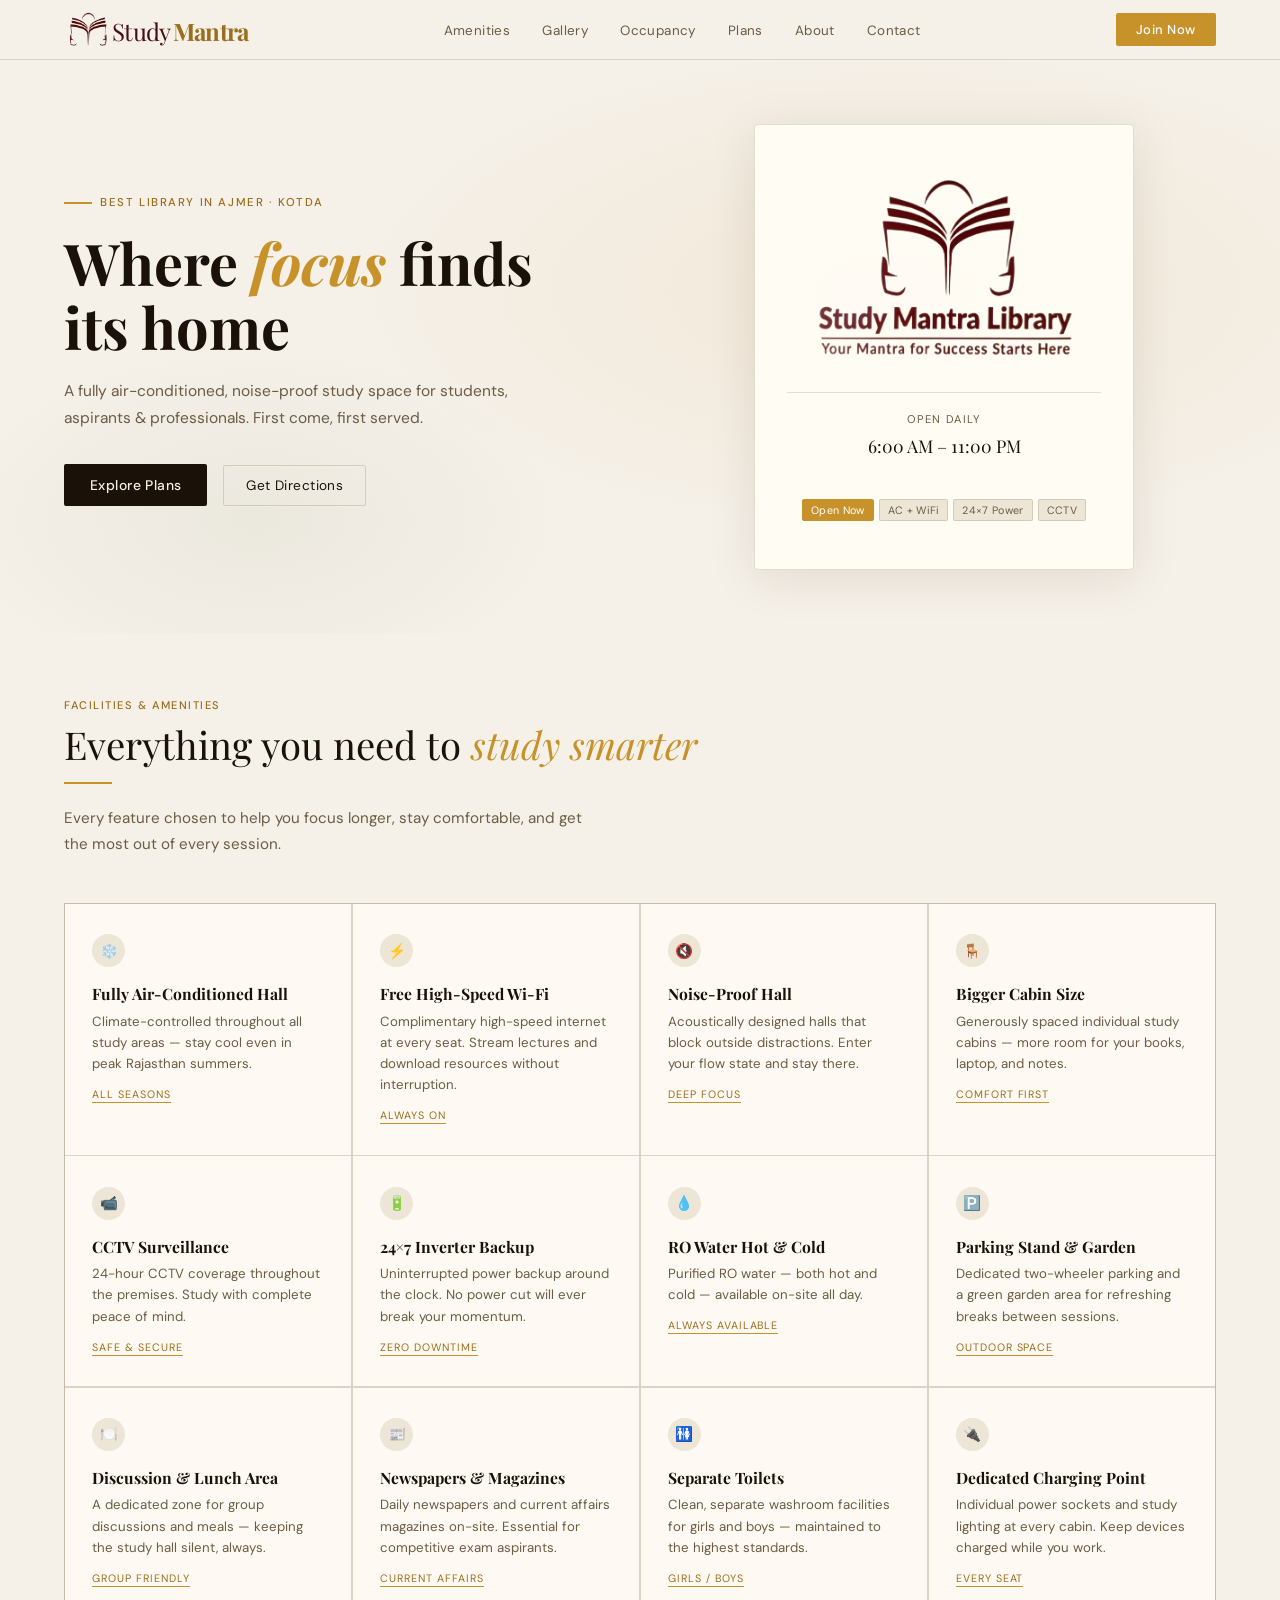
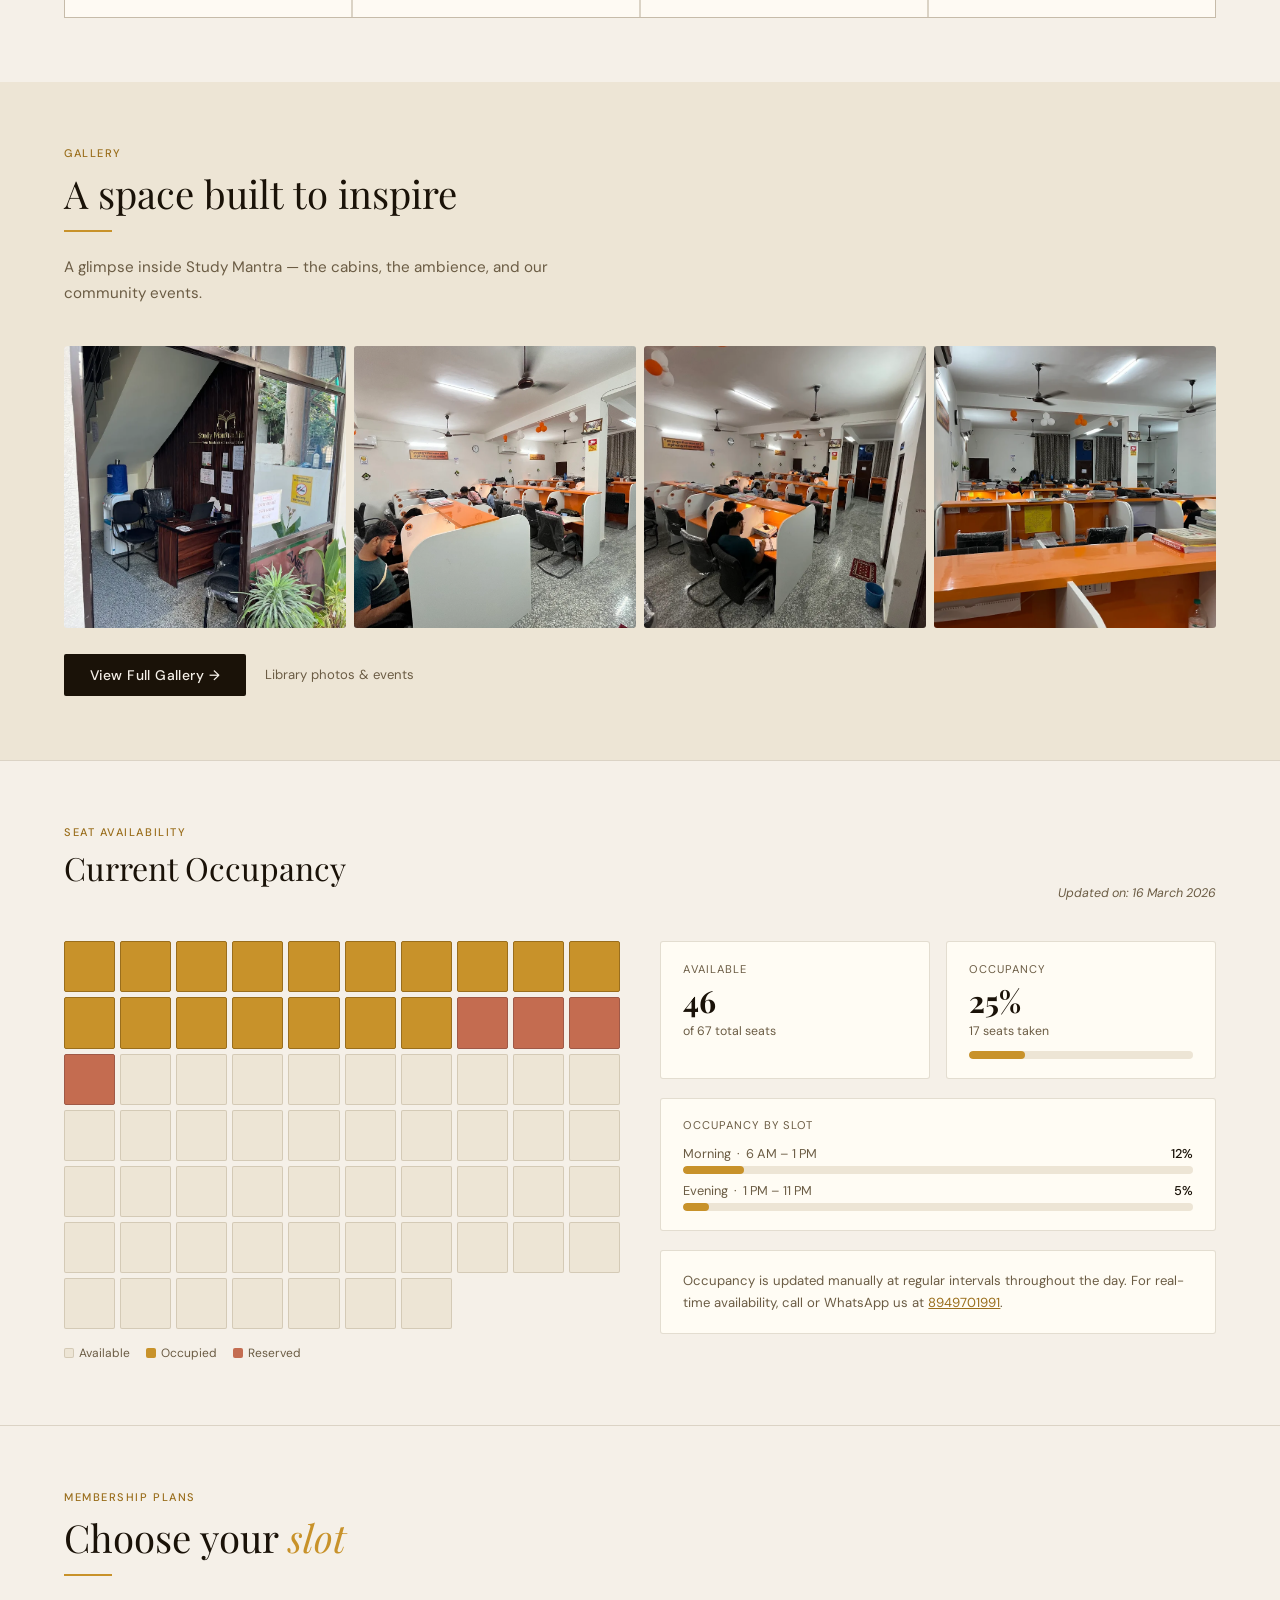
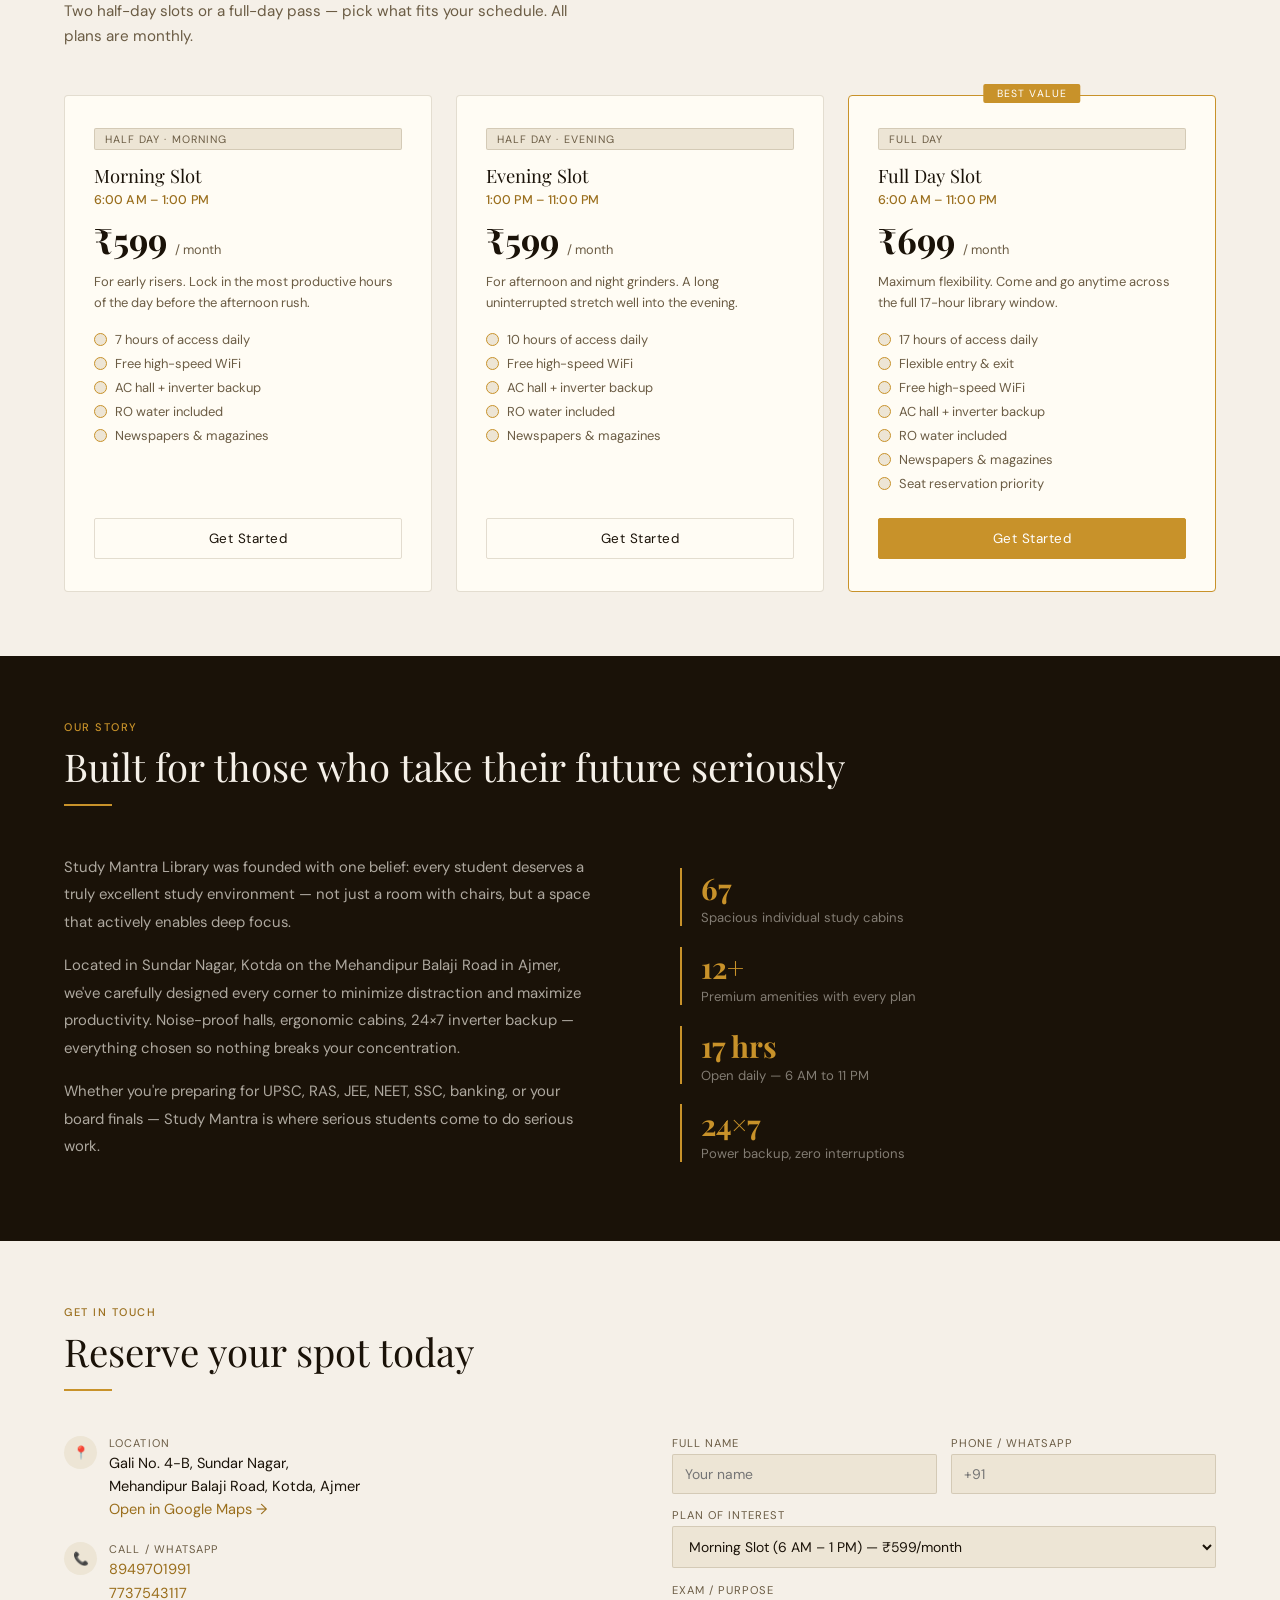
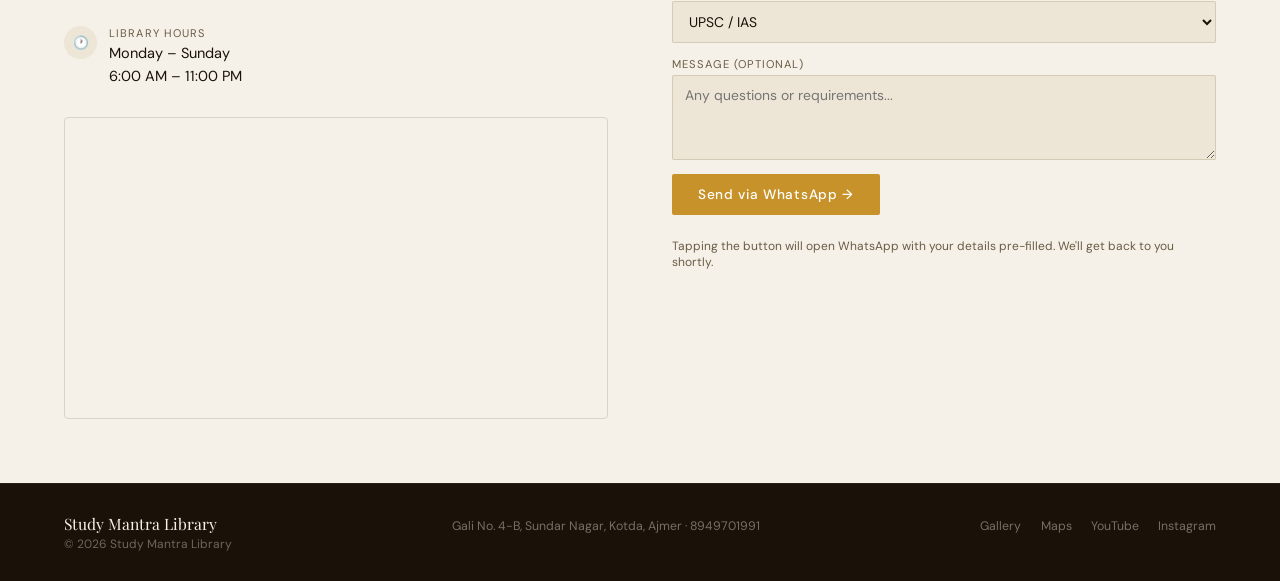
==== index.html @ b3182fd6 "Refine responsive navbar logo lockup" ====
<!DOCTYPE html>
<html lang="en">
<head>
  <meta charset="UTF-8" />
  <meta name="viewport" content="width=device-width, initial-scale=1.0"/>
  <title>Study Mantra Library – Best Library in Ajmer</title>
  <link rel="icon" type="image/png" href="images/favicon.ico">
  <link rel="icon" type="image/png" href="images/favicon.png">
  <meta name="description" content="Study Mantra Library – Ajmer's premier study space. Fully AC, noise-proof halls, free WiFi, CCTV, 24×7 power backup. Gali No. 4-B, Sundar Nagar, Kotda, Ajmer."/>
  <link rel="stylesheet" href="style.css" />
  <script type="text/javascript">
    (function(c,l,a,r,i,t,y){
        c[a]=c[a]||function(){(c[a].q=c[a].q||[]).push(arguments)};
        t=l.createElement(r);t.async=1;t.src="https://www.clarity.ms/tag/"+i;
        y=l.getElementsByTagName(r)[0];y.parentNode.insertBefore(t,y);
    })(window, document, "clarity", "script", "vwjtais60u");
</script>
</head>
<body>

<!-- NAV -->
<nav>
  <a class="nav-logo" href="index.html">
    <img
      class="nav-logo-mark"
      src="images/logo.png"
      alt="Study Mantra"
      onerror="this.style.display='none';"
    />
    <span class="nav-logo-text">
      <span class="nav-logo-study">Study</span>
      <span class="nav-logo-mantra">Mantra</span>
    </span>
  </a>
  <ul class="nav-links">
    <li><a href="#amenities">Amenities</a></li>
    <li><a href="#gallery">Gallery</a></li>
    <li><a href="#occupancy">Occupancy</a></li>
    <li><a href="#plans">Plans</a></li>
    <li><a href="#about">About</a></li>
    <li><a href="#contact">Contact</a></li>
  </ul>
  <a class="nav-cta" href="#enquiry">Join Now</a>

</nav>

<!-- HERO -->
<section class="hero" id="home">
  <div class="fade-up">
    <div class="hero-eyebrow">Best Library in Ajmer · Kotda</div>
    <h1>Where <em>focus</em> finds its home</h1>
    <p class="hero-desc">A fully air-conditioned, noise-proof study space for students, aspirants &amp; professionals. First come, first served.</p>
    <div class="hero-actions">
      <a class="btn-primary" href="#plans">Explore Plans</a>
      <a class="btn-outline" href="https://maps.app.goo.gl/yKN7cbYZ8u37CAK4A" target="_blank">Get Directions</a>
    </div>
  </div>
  <div class="hero-visual fade-up-2">
    <div class="hero-card" style="display:flex; flex-direction:column; align-items:center; justify-content:center; gap:1.5rem; padding: 3rem 2rem;">

      <!-- Replace logo.png with your actual logo filename -->
      <img
        src="images/logof.png"
        alt="Study Mantra Library"
        style="width:100%; max-width:260px; height:auto; display:block;"
        onerror="this.style.display='none'; document.getElementById('logo-fallback').style.display='block';"
      />

      <!-- Fallback shown if logo.png is not found -->
      <div id="logo-fallback" style="display:none; text-align:center;">
        <div style="font-family:'Playfair Display',serif; font-size:1.4rem; font-weight:700; color:var(--ink); line-height:1.3;">Study Mantra<br>Library</div>
        <div style="font-size:0.72rem; color:var(--muted); text-transform:uppercase; letter-spacing:0.14em; margin-top:0.5rem;">Ajmer · Kotda</div>
      </div>

      <div style="text-align:center; border-top:1.5px solid var(--border); padding-top:1.2rem; width:100%;">
        <div style="font-size:0.7rem; text-transform:uppercase; letter-spacing:0.12em; color:var(--muted); margin-bottom:0.5rem;">Open Daily</div>
        <div style="font-family:'Playfair Display',serif; font-size:1.1rem; color:var(--ink);">6:00 AM – 11:00 PM</div>
      </div>

      <div class="badge-row" style="justify-content:center;">
        <span class="badge active">Open Now</span>
        <span class="badge">AC + WiFi</span>
        <span class="badge">24×7 Power</span>
        <span class="badge">CCTV</span>
      </div>

    </div>
  </div>
</section>

<!-- AMENITIES -->
<section id="amenities">
  <div class="section-label">Facilities &amp; Amenities</div>
  <div class="section-title">Everything you need to <em style="font-family:'Playfair Display',serif;font-style:italic;color:var(--gold)">study smarter</em></div>
  <div class="divider"></div>
  <div class="section-sub">Every feature chosen to help you focus longer, stay comfortable, and get the most out of every session.</div>
  <div class="services-grid">
    <div class="service-card">
      <div class="service-icon">❄️</div>
      <div class="service-name">Fully Air-Conditioned Hall</div>
      <div class="service-desc">Climate-controlled throughout all study areas — stay cool even in peak Rajasthan summers.</div>
      <span class="service-tag">All Seasons</span>
    </div>
    <div class="service-card">
      <div class="service-icon">⚡</div>
      <div class="service-name">Free High-Speed Wi-Fi</div>
      <div class="service-desc">Complimentary high-speed internet at every seat. Stream lectures and download resources without interruption.</div>
      <span class="service-tag">Always On</span>
    </div>
    <div class="service-card">
      <div class="service-icon">🔇</div>
      <div class="service-name">Noise-Proof Hall</div>
      <div class="service-desc">Acoustically designed halls that block outside distractions. Enter your flow state and stay there.</div>
      <span class="service-tag">Deep Focus</span>
    </div>
    <div class="service-card">
      <div class="service-icon">🪑</div>
      <div class="service-name">Bigger Cabin Size</div>
      <div class="service-desc">Generously spaced individual study cabins — more room for your books, laptop, and notes.</div>
      <span class="service-tag">Comfort First</span>
    </div>
    <div class="service-card">
      <div class="service-icon">📹</div>
      <div class="service-name">CCTV Surveillance</div>
      <div class="service-desc">24-hour CCTV coverage throughout the premises. Study with complete peace of mind.</div>
      <span class="service-tag">Safe &amp; Secure</span>
    </div>
    <div class="service-card">
      <div class="service-icon">🔋</div>
      <div class="service-name">24×7 Inverter Backup</div>
      <div class="service-desc">Uninterrupted power backup around the clock. No power cut will ever break your momentum.</div>
      <span class="service-tag">Zero Downtime</span>
    </div>
    <div class="service-card">
      <div class="service-icon">💧</div>
      <div class="service-name">RO Water Hot &amp; Cold</div>
      <div class="service-desc">Purified RO water — both hot and cold — available on-site all day.</div>
      <span class="service-tag">Always Available</span>
    </div>
    <div class="service-card">
      <div class="service-icon">🅿️</div>
      <div class="service-name">Parking Stand &amp; Garden</div>
      <div class="service-desc">Dedicated two-wheeler parking and a green garden area for refreshing breaks between sessions.</div>
      <span class="service-tag">Outdoor Space</span>
    </div>
    <div class="service-card">
      <div class="service-icon">🍽️</div>
      <div class="service-name">Discussion &amp; Lunch Area</div>
      <div class="service-desc">A dedicated zone for group discussions and meals — keeping the study hall silent, always.</div>
      <span class="service-tag">Group Friendly</span>
    </div>
    <div class="service-card">
      <div class="service-icon">📰</div>
      <div class="service-name">Newspapers &amp; Magazines</div>
      <div class="service-desc">Daily newspapers and current affairs magazines on-site. Essential for competitive exam aspirants.</div>
      <span class="service-tag">Current Affairs</span>
    </div>
    <div class="service-card">
      <div class="service-icon">🚻</div>
      <div class="service-name">Separate Toilets</div>
      <div class="service-desc">Clean, separate washroom facilities for girls and boys — maintained to the highest standards.</div>
      <span class="service-tag">Girls / Boys</span>
    </div>
    <div class="service-card">
      <div class="service-icon">🔌</div>
      <div class="service-name">Dedicated Charging Point</div>
      <div class="service-desc">Individual power sockets and study lighting at every cabin. Keep devices charged while you work.</div>
      <span class="service-tag">Every Seat</span>
    </div>
  </div>
</section>

<!-- GALLERY TEASER -->
<section class="gallery-teaser" id="gallery">
  <div class="section-label">Gallery</div>
  <div class="section-title">A space built to inspire</div>
  <div class="divider"></div>
  <div class="section-sub">A glimpse inside Study Mantra — the cabins, the ambience, and our community events.</div>

  <!-- TEASER GRID: replace src="" with real image paths when available -->
  <div class="gallery-teaser-grid">
    <div class="teaser-img"><img src="images/Office.webp" alt="Office" /></div>
    <div class="teaser-img"><img src="images/Hall.webp" alt="Hall Img1" /></div>
    <div class="teaser-img"><img src="images/Hall3.webp" alt="Hall Img3" /></div>
    <div class="teaser-img"><img src="images/Hall4.webp" alt="Hall Img4" /></div>
  </div>
  <!-- To add real images, replace each placeholder div with:
       <div class="teaser-img"><img src="images/photo1.jpg" alt="Library hall" /></div>
  -->

  <div class="gallery-teaser-footer">
    <a class="btn-primary" href="gallery.html">View Full Gallery →</a>
    <span class="gallery-count">Library photos &amp; events</span>
  </div>
</section>

<!-- OCCUPANCY -->
<!--
  ════════════════════════════════════════
  OCCUPANCY CONFIG — edit from script.js
  ════════════════════════════════════════
-->
<!-- ════════════════════════════════════ -->

<section class="occupancy-section" id="occupancy">
  <div class="occ-header">
    <div>
      <div class="section-label">Seat Availability</div>
      <div class="section-title" style="font-size:2rem">Current Occupancy</div>
    </div>
    <div class="occ-updated" id="occ-date"></div>
  </div>
  <div class="occ-grid">
    <div>
      <div class="seat-grid" id="seatGrid"></div>
      <div class="seat-legend">
        <div class="legend-item"><div class="legend-dot" style="background:var(--warm);border:1px solid var(--border)"></div> Available</div>
        <div class="legend-item"><div class="legend-dot" style="background:var(--gold)"></div> Occupied</div>
        <div class="legend-item"><div class="legend-dot" style="background:var(--rust);opacity:0.8"></div> Reserved</div>
      </div>
    </div>

    <div class="occ-stats">
      <div style="display:grid;grid-template-columns:1fr 1fr;gap:1rem">
        <div class="occ-stat-card">
          <div class="occ-stat-label">Available</div>
          <div class="occ-stat-value" id="occ-avail"></div>
          <div class="occ-stat-sub" id="occ-avail-sub"></div>
        </div>
        <div class="occ-stat-card">
          <div class="occ-stat-label">Occupancy</div>
          <div class="occ-stat-value" id="occ-pct"></div>
          <div class="occ-stat-sub" id="occ-taken-sub"></div>
          <div class="occ-bar-wrap">
            <div class="occ-bar"><div class="occ-bar-fill" id="occ-bar"></div></div>
          </div>
        </div>
      </div>

      <div class="occ-stat-card">
        <div class="occ-stat-label">Occupancy by Slot</div>
        <div class="occ-slots">
          <div>
            <div class="occ-slot-row">
              <span class="occ-slot-name">Morning &nbsp;·&nbsp; 6 AM – 1 PM</span>
              <span class="occ-slot-pct" id="occ-morning-pct"></span>
            </div>
            <div class="occ-bar" style="margin-top:4px"><div class="occ-bar-fill" id="occ-morning-bar"></div></div>
          </div>
          <div>
            <div class="occ-slot-row">
              <span class="occ-slot-name">Evening &nbsp;·&nbsp; 1 PM – 11 PM</span>
              <span class="occ-slot-pct" id="occ-evening-pct"></span>
            </div>
            <div class="occ-bar" style="margin-top:4px"><div class="occ-bar-fill sage" id="occ-evening-bar"></div></div>
          </div>
        </div>
      </div>

      <div class="occ-stat-card" style="font-size:0.82rem;color:var(--muted);line-height:1.65">
        Occupancy is updated manually at regular intervals throughout the day. For real-time availability, call or WhatsApp us at <a href="tel:+918949701991" style="color:var(--gold-dark)">8949701991</a>.
      </div>
    </div>
  </div>
</section>

<!-- PLANS -->
<section id="plans">
  <div class="plans-header">
    <div class="section-label">Membership Plans</div>
    <div class="section-title">Choose your <em style="font-family:'Playfair Display',serif;font-style:italic;color:var(--gold)">slot</em></div>
    <div class="divider"></div>
    <div class="section-sub">Two half-day slots or a full-day pass — pick what fits your schedule. All plans are monthly.</div>
  </div>
  <div class="plans-grid">

    <div class="plan-card">
      <div class="plan-slot-tag">Half Day · Morning</div>
      <div class="plan-name">Morning Slot</div>
      <div class="plan-timing">6:00 AM – 1:00 PM</div>
      <div class="plan-price">₹599 <span>/ month</span></div>
      <div class="plan-desc">For early risers. Lock in the most productive hours of the day before the afternoon rush.</div>
      <ul class="plan-features">
        <li>7 hours of access daily</li>
        <li>Free high-speed WiFi</li>
        <li>AC hall + inverter backup</li>
        <li>RO water included</li>
        <li>Newspapers &amp; magazines</li>
      </ul>
      <a class="plan-btn" href="#enquiry" onclick="selectPlan(0)">Get Started</a>
    </div>

    <div class="plan-card">
      <div class="plan-slot-tag">Half Day · Evening</div>
      <div class="plan-name">Evening Slot</div>
      <div class="plan-timing">1:00 PM – 11:00 PM</div>
      <div class="plan-price">₹599 <span>/ month</span></div>
      <div class="plan-desc">For afternoon and night grinders. A long uninterrupted stretch well into the evening.</div>
      <ul class="plan-features">
        <li>10 hours of access daily</li>
        <li>Free high-speed WiFi</li>
        <li>AC hall + inverter backup</li>
        <li>RO water included</li>
        <li>Newspapers &amp; magazines</li>
      </ul>
      <a class="plan-btn" href="#enquiry" onclick="selectPlan(1)">Get Started</a>
    </div>

    <div class="plan-card featured">
      <div class="plan-best">Best Value</div>
      <div class="plan-slot-tag">Full Day</div>
      <div class="plan-name">Full Day Slot</div>
      <div class="plan-timing">6:00 AM – 11:00 PM</div>
      <div class="plan-price">₹699 <span>/ month</span></div>
      <div class="plan-desc">Maximum flexibility. Come and go anytime across the full 17-hour library window.</div>
      <ul class="plan-features">
        <li>17 hours of access daily</li>
        <li>Flexible entry &amp; exit</li>
        <li>Free high-speed WiFi</li>
        <li>AC hall + inverter backup</li>
        <li>RO water included</li>
        <li>Newspapers &amp; magazines</li>
        <li>Seat reservation priority</li>
      </ul>
      <a class="plan-btn" href="#enquiry" onclick="selectPlan(2)">Get Started</a>
    </div>

  </div>
</section>

<!-- ABOUT -->
<section class="about-section" id="about">
  <div class="section-label">Our Story</div>
  <div class="section-title">Built for those who take their future seriously</div>
  <div class="divider"></div>
  <div class="about-grid">
    <div class="about-text">
      <p>Study Mantra Library was founded with one belief: every student deserves a truly excellent study environment — not just a room with chairs, but a space that actively enables deep focus.</p>
      <p>Located in Sundar Nagar, Kotda on the Mehandipur Balaji Road in Ajmer, we've carefully designed every corner to minimize distraction and maximize productivity. Noise-proof halls, ergonomic cabins, 24×7 inverter backup — everything chosen so nothing breaks your concentration.</p>
      <p>Whether you're preparing for UPSC, RAS, JEE, NEET, SSC, banking, or your board finals — Study Mantra is where serious students come to do serious work.</p>
    </div>
    <div class="about-facts">
      <div class="about-fact"><div class="fact-num">67</div><div class="fact-desc">Spacious individual study cabins</div></div>
      <div class="about-fact"><div class="fact-num">12+</div><div class="fact-desc">Premium amenities with every plan</div></div>
      <div class="about-fact"><div class="fact-num">17 hrs</div><div class="fact-desc">Open daily — 6 AM to 11 PM</div></div>
      <div class="about-fact"><div class="fact-num">24×7</div><div class="fact-desc">Power backup, zero interruptions</div></div>
    </div>
  </div>
</section>

<!-- CONTACT -->
<section id="contact">
  <div class="section-label">Get in Touch</div>
  <div class="section-title">Reserve your spot today</div>
  <div class="divider"></div>
  <div class="contact-grid">
    <div>
      <div class="contact-info">
        <div class="contact-item">
          <div class="contact-icon">📍</div>
          <div>
            <div class="contact-label">Location</div>
            <div class="contact-value">
              Gali No. 4-B, Sundar Nagar,<br>
              Mehandipur Balaji Road, Kotda, Ajmer<br>
              <a href="https://maps.app.goo.gl/yKN7cbYZ8u37CAK4A" target="_blank">Open in Google Maps →</a>
            </div>
          </div>
        </div>
        <div class="contact-item">
          <div class="contact-icon">📞</div>
          <div>
            <div class="contact-label">Call / WhatsApp</div>
            <div class="contact-value">
              <a href="tel:+918949701991">8949701991</a><br>
              <a href="tel:+917737543117">7737543117</a>
            </div>
          </div>
        </div>
        <div class="contact-item">
          <div class="contact-icon">🕐</div>
          <div>
            <div class="contact-label">Library Hours</div>
            <div class="contact-value">Monday – Sunday<br>6:00 AM – 11:00 PM</div>
          </div>
        </div>
      </div>
      <div class="map-wrap">
        <iframe
          src="https://www.google.com/maps/embed?pb=!1m18!1m12!1m3!1d3559.123!2d74.6044837!3d26.478476!2m3!1f0!2f0!3f0!3m2!1i1024!2i768!4f13.1!3m3!1m2!1s0x396be7851e05e6b1%3A0xf425eed11a6db9ee!2sStudy%20Mantra%20Library%20%5B%20Best%20Library%20in%20Ajmer%20%5D!5e0!3m2!1sen!2sin!4v1700000000000"
          allowfullscreen="" loading="lazy" referrerpolicy="no-referrer-when-downgrade">
        </iframe>
      </div>
    </div>
    <div class="contact-form" id="enquiry">
      <div class="form-row">
        <div class="form-field">
          <label class="form-label">Full Name</label>
          <input id="f-name" class="form-input" type="text" placeholder="Your name" />
        </div>
        <div class="form-field">
          <label class="form-label">Phone / WhatsApp</label>
          <input id="f-phone" class="form-input" type="tel" placeholder="+91" />
        </div>
      </div>
      <div class="form-field">
        <label class="form-label">Plan of Interest</label>
        <select id="f-plan" class="form-input">
          <option>Morning Slot (6 AM – 1 PM) — ₹599/month</option>
          <option>Evening Slot (1 PM – 11 PM) — ₹599/month</option>
          <option>Full Day (6 AM – 11 PM) — ₹699/month</option>
        </select>
      </div>
      <div class="form-field">
        <label class="form-label">Exam / Purpose</label>
        <select id="f-exam" class="form-input">
          <option>UPSC / IAS</option>
          <option>RAS / State PSC</option>
          <option>SSC / Banking</option>
          <option>Engineering Entrance (JEE)</option>
          <option>Medical Entrance (NEET)</option>
          <option>Board Exams</option>
          <option>Other</option>
        </select>
      </div>
      <div class="form-field">
        <label class="form-label">Message (optional)</label>
        <textarea id="f-msg" class="form-input form-textarea" placeholder="Any questions or requirements..."></textarea>
      </div>
      <button class="form-submit" onclick="sendWhatsApp()">Send via WhatsApp →</button>
      <p style="font-size:0.75rem;color:var(--muted);margin-top:0.5rem;">
        Tapping the button will open WhatsApp with your details pre-filled. We'll get back to you shortly.
      </p>
    </div>
  </div>
</section>

<!-- FOOTER -->
<footer>
  <div class="footer-brand-block">
  <span class="footer-brand">Study Mantra Library</span>
  <span class="footer-copy">© 2026 Study Mantra Library</span>
  </div>
  <span>Gali No. 4-B, Sundar Nagar, Kotda, Ajmer · 8949701991</span>
  <div class="footer-links">
    <a href="gallery.html">Gallery</a>
    <a href="https://maps.app.goo.gl/yKN7cbYZ8u37CAK4A" target="_blank">Maps</a>
    <a href="https://www.youtube.com/@StudyMantraLibrary" target="_blank">YouTube</a>
    <a href="https://www.instagram.com/studymantralibraryajmer/" target="_blank">Instagram</a>
  </div>
</footer>

<script src="script.js"></script>
</body>
</html>
---- style.css ----
@import url('https://fonts.googleapis.com/css2?family=Playfair+Display:ital,wght@0,400;0,600;0,700;1,400&family=DM+Sans:wght@300;400;500;700&family=Oswald:wght@600&display=swap');

*, *::before, *::after { box-sizing: border-box; margin: 0; padding: 0; }

:root {
  --dark-ink: #4a0e10;
  --ink: #1a1208;
  --cream: #f5f0e8;
  --warm: #ede5d5;
  --gold: #c8922a;
  --gold-dark: #9a6e1c;
  --rust: #b84c2b;
  --sage: #4a6741;
  --text: #2c2416;
  --muted: #6b5c44;
  --border: rgba(100,80,40,0.18);
  --card-bg: rgba(255,252,245,0.96);
}

html { scroll-behavior: smooth; }
body { font-family: 'DM Sans', sans-serif; background: var(--cream); color: var(--text); overflow-x: hidden; }

/* ── NAV (main) ── */
nav {
  position: sticky; top: 0; z-index: 100;
  background: rgba(245,240,232,0.95); backdrop-filter: blur(12px);
  border-bottom: 1px solid var(--border);
  padding: 0 5vw; display: flex; align-items: center; justify-content: space-between; height: 60px;
}
.nav-logo {
  --nav-logo-size: 3.0rem;
  font-family: 'Playfair Display', 'DM Sans', sans-serif;
  font-size: 1.5rem;
  font-weight: 600;
  line-height: 1;
  color: var(--dark-ink);
  letter-spacing: -0.03em;
  text-decoration: none;
  display: inline-flex;
  align-items: center;
  white-space: nowrap;
}
.nav-logo-mark {
  width: var(--nav-logo-size);
  height: var(--nav-logo-size);
  object-fit: contain;
  display: block;
  flex-shrink: 0;
}
.nav-logo-text {  
  display: inline-flex;
  align-items: baseline;
  transform: translateY(1px);
  gap: 0.1em;
}
.nav-logo-study {
  color: var(--dark-ink);
  font-weight: 400;
}
.nav-logo-mantra {
  color: var(--gold-dark);
  font-weight: 700;
}

.nav-links { display: flex; gap: 2rem; list-style: none; }
.nav-links a { text-decoration: none; font-size: 0.84rem; color: var(--muted); letter-spacing: 0.03em; transition: color 0.2s; }
.nav-links a:hover { color: var(--gold); }
.nav-cta { background: var(--gold); color: #fff; border: none; padding: 8px 20px; border-radius: 2px; font-size: 0.81rem; font-family: 'DM Sans', sans-serif; font-weight: 500; cursor: pointer; letter-spacing: 0.04em; transition: background 0.2s; text-decoration: none; display: inline-block; }
.nav-cta:hover { background: var(--gold-dark); }

/* ── NAV (gallery page — minimal) ── */
.nav-minimal {
  position: sticky; top: 0; z-index: 100;
  background: rgba(245,240,232,0.95); backdrop-filter: blur(12px);
  border-bottom: 1px solid var(--border);
  padding: 0 5vw; display: flex; align-items: center; justify-content: space-between; height: 60px;
}
.nav-back { display: inline-flex; align-items: center; gap: 8px; text-decoration: none; font-size: 0.82rem; color: var(--muted); letter-spacing: 0.04em; transition: color 0.2s; }
.nav-back:hover { color: var(--gold-dark); }
.nav-back::before { content: '←'; font-size: 0.9rem; }

/* ── SHARED SECTION STYLES ── */
section { padding: 4rem 5vw; }
.section-label { font-size: 0.69rem; text-transform: uppercase; letter-spacing: 0.14em; color: var(--gold-dark); font-weight: 500; margin-bottom: 0.6rem; }
.section-title { font-family: 'Playfair Display', serif; font-size: clamp(1.7rem, 3vw, 2.5rem); line-height: 1.2; color: var(--ink); margin-bottom: 0.9rem; }
.section-sub { font-size: 0.95rem; color: var(--muted); line-height: 1.7; max-width: 52ch; }
.divider { width: 48px; height: 2px; background: var(--gold); margin: 0.8rem 0 1.4rem; }

/* ── BUTTONS ── */
.btn-primary { background: var(--ink); color: var(--cream); padding: 12px 26px; border: none; border-radius: 2px; font-size: 0.87rem; font-family: 'DM Sans', sans-serif; font-weight: 500; cursor: pointer; letter-spacing: 0.03em; text-decoration: none; display: inline-block; transition: background 0.2s; }
.btn-primary:hover { background: #3a2e1a; }
.btn-outline { background: transparent; color: var(--ink); padding: 11px 22px; border: 1.5px solid var(--border); border-radius: 2px; font-size: 0.85rem; font-family: 'DM Sans', sans-serif; cursor: pointer; letter-spacing: 0.03em; text-decoration: none; display: inline-block; transition: border-color 0.2s, color 0.2s; }
.btn-outline:hover { border-color: var(--gold); color: var(--gold-dark); }

/* ── HERO ── */
.hero {display: grid; grid-template-columns: 1fr 1fr; align-items: center; gap: 4rem; position: relative; overflow: hidden; }
.hero::before { content: ''; position: absolute; inset: 0; background: radial-gradient(ellipse 60% 60% at 70% 40%, rgba(200,146,42,0.09) 0%, transparent 70%), radial-gradient(ellipse 40% 50% at 20% 80%, rgba(74,103,65,0.06) 0%, transparent 60%); pointer-events: none; }
.hero-eyebrow { display: inline-flex; align-items: center; gap: 8px; font-size: 0.71rem; letter-spacing: 0.14em; text-transform: uppercase; color: var(--gold-dark); font-weight: 500; margin-bottom: 1.2rem; }
.hero-eyebrow::before { content: ''; display: block; width: 28px; height: 1.5px; background: var(--gold); }
.hero h1 { font-family: 'Playfair Display', serif; font-size: clamp(2.3rem, 4.5vw, 3.8rem); line-height: 1.12; color: var(--ink); margin-bottom: 1.2rem; }
.hero h1 em { font-style: italic; color: var(--gold); }
.hero-desc { font-size: 0.97rem; line-height: 1.75; color: var(--muted); max-width: 44ch; margin-bottom: 2rem; }
.hero-actions { display: flex; gap: 1rem; align-items: center; flex-wrap: wrap; }

/* HERO CARD */
.hero-visual { position: relative; display: flex; justify-content: center; align-items: center; }
.hero-card { background: var(--card-bg); border: 1px solid var(--border); border-radius: 4px; padding: 1.8rem; width: 100%; max-width: 380px; box-shadow: 0 8px 48px rgba(60,40,10,0.10); }
.stat-row { display: grid; grid-template-columns: 1fr 1fr 1fr; gap: 10px; margin-bottom: 1.4rem; }
.stat-box { background: var(--warm); border-radius: 3px; padding: 12px 8px; text-align: center; }
.stat-num { font-family: 'Playfair Display', serif; font-size: 1.5rem; font-weight: 700; color: var(--ink); display: block; }
.stat-lbl { font-size: 0.64rem; color: var(--muted); text-transform: uppercase; letter-spacing: 0.08em; margin-top: 2px; display: block; }
.mini-bar-wrap { margin-bottom: 0.6rem; }
.mini-bar-label { display: flex; justify-content: space-between; font-size: 0.75rem; color: var(--muted); margin-bottom: 4px; }
.mini-bar { height: 6px; background: var(--warm); border-radius: 3px; overflow: hidden; }
.mini-bar-fill { height: 100%; border-radius: 3px; background: var(--gold); }
.mini-bar-fill.sage { background: var(--sage); }
.badge-row { display: flex; gap: 5px; flex-wrap: wrap; margin-top: 1.1rem; }
.badge { background: var(--warm); border: 1px solid var(--border); padding: 3px 8px; border-radius: 2px; font-size: 0.67rem; color: var(--muted); letter-spacing: 0.03em; }
.badge.active { background: var(--gold); color: #fff; border-color: var(--gold); }

/* ── AMENITIES ── */
.services-grid {
  display: grid;
  grid-template-columns: repeat(4, 1fr);
  gap: 1.5px;
  background: var(--border);
  border: 1.5px solid var(--border);
  margin-top: 2.8rem;
}
@media (max-width: 960px) { .services-grid { grid-template-columns: repeat(3, 1fr); } }
@media (max-width: 600px) { .services-grid { grid-template-columns: repeat(2, 1fr); } }
.service-card { background: var(--card-bg); padding: 1.9rem 1.7rem; transition: background 0.2s; }
.service-card:hover { background: #fbf0da; }
.service-icon { width: 33px; height: 33px; background: var(--warm); border-radius: 50%; display: flex; align-items: center; justify-content: center; margin-bottom: 1rem; font-size: 0.9rem; }
.service-name { font-family: 'Playfair Display', serif; font-size: 0.98rem; font-weight: 700; color: var(--ink); margin-bottom: 0.4rem; }
.service-desc { font-size: 0.83rem; line-height: 1.6; color: var(--muted); }
.service-tag { display: inline-block; margin-top: 0.8rem; font-size: 0.67rem; text-transform: uppercase; letter-spacing: 0.09em; color: var(--gold-dark); border-bottom: 1.5px solid var(--gold); padding-bottom: 1px; }

/* ── GALLERY TEASER (index page) ── */
.gallery-teaser { background: var(--warm); }
.gallery-teaser-grid {
  margin-top: 2.5rem;
  display: grid;
  grid-template-columns: repeat(4, 1fr);
  gap: 8px;
}
.teaser-img {
  aspect-ratio: 1;
  background: var(--border);
  border-radius: 3px;
  overflow: hidden;
  position: relative;
  transition: transform 0.3s ease, box-shadow 0.3s ease;
}
.teaser-img:hover { transform: translateY(-5px); box-shadow: 0 12px 32px rgba(60,40,10,0.15); }
.teaser-img img { width: 100%; height: 100%; object-fit: cover; display: block; transition: transform 0.4s ease; }
.teaser-img:hover img { transform: scale(1.04); }
/* placeholder when no image */
.teaser-img.placeholder {
  background: var(--warm);
  border: 1.5px dashed rgba(100,80,40,0.25);
  display: flex; align-items: center; justify-content: center;
}
.teaser-img.placeholder::after { content: 'Photo'; font-size: 0.7rem; color: var(--muted); letter-spacing: 0.08em; text-transform: uppercase; }
.gallery-teaser-footer { margin-top: 1.6rem; display: flex; align-items: center; gap: 1.2rem; }
.gallery-count { font-size: 0.82rem; color: var(--muted); }

/* ── OCCUPANCY ── */
.occupancy-section { background: var(--cream); border-top: 1.5px solid var(--border); border-bottom: 1.5px solid var(--border); }
.occ-header { display: flex; justify-content: space-between; align-items: flex-end; margin-bottom: 2.5rem; flex-wrap: wrap; gap: 1rem; }
.occ-updated { font-size: 0.78rem; color: var(--muted); font-style: italic; }
.occ-grid { display: grid; grid-template-columns: 1fr 1fr; gap: 2.5rem; align-items: start; }
.seat-grid { display: grid; grid-template-columns: repeat(10, 1fr); gap: 5px; }
.seat { aspect-ratio: 1; border-radius: 2px; background: var(--warm); border: 1px solid var(--border); }
.seat.occupied { background: var(--gold); border-color: var(--gold-dark); }
.seat.reserved { background: var(--rust); border-color: #8a3420; opacity: 0.8; }
.seat-legend { display: flex; gap: 16px; flex-wrap: wrap; margin-top: 1rem; font-size: 0.75rem; color: var(--muted); }
.legend-item { display: flex; align-items: center; gap: 5px; }
.legend-dot { width: 10px; height: 10px; border-radius: 2px; }
.occ-stats { display: flex; flex-direction: column; gap: 1.2rem; }
.occ-stat-card { background: var(--card-bg); border: 1px solid var(--border); border-radius: 3px; padding: 1.2rem 1.4rem; }
.occ-stat-label { font-size: 0.7rem; text-transform: uppercase; letter-spacing: 0.1em; color: var(--muted); margin-bottom: 0.3rem; }
.occ-stat-value { font-family: 'Playfair Display', serif; font-size: 1.9rem; font-weight: 700; color: var(--ink); }
.occ-stat-sub { font-size: 0.77rem; color: var(--muted); margin-top: 2px; }
.occ-bar-wrap { margin-top: 0.7rem; }
.occ-bar { height: 8px; background: var(--warm); border-radius: 4px; overflow: hidden; }
.occ-bar-fill { height: 100%; border-radius: 4px; background: var(--gold); }
.occ-slots { display: flex; flex-direction: column; gap: 8px; margin-top: 0.8rem; }
.occ-slot-row { display: flex; justify-content: space-between; align-items: center; font-size: 0.8rem; }
.occ-slot-name { color: var(--muted); }
.occ-slot-pct { font-weight: 500; color: var(--ink); }

/* ── PLANS ── */
.plans-header { margin-bottom: 2.8rem; }
.plans-grid { display: grid; grid-template-columns: repeat(3, 1fr); gap: 1.5rem; }
.plan-card { background: var(--card-bg); border: 1.5px solid var(--border); border-radius: 4px; padding: 2rem 1.8rem; position: relative; transition: border-color 0.2s; display: flex; flex-direction: column; }
.plan-card:hover { border-color: var(--gold); }
.plan-card.featured { border-color: var(--gold); background: #fffcf4; }
.plan-best { position: absolute; top: -12px; left: 50%; transform: translateX(-50%); background: var(--gold); color: #fff; font-size: 0.65rem; letter-spacing: 0.1em; text-transform: uppercase; padding: 3px 14px; border-radius: 2px; white-space: nowrap; }
.plan-slot-tag { display: inline-block; font-size: 0.67rem; text-transform: uppercase; letter-spacing: 0.1em; color: var(--muted); background: var(--warm); border: 1px solid var(--border); padding: 3px 10px; border-radius: 2px; margin-bottom: 0.8rem; }
.plan-name { font-family: 'Playfair Display', serif; font-size: 1.15rem; color: var(--ink); margin-bottom: 0.2rem; }
.plan-timing { font-size: 0.79rem; color: var(--gold-dark); font-weight: 500; margin-bottom: 0.9rem; letter-spacing: 0.01em; }
.plan-price { font-family: 'Playfair Display', serif; font-size: 2.2rem; font-weight: 700; color: var(--ink); line-height: 1; }
.plan-price span { font-size: 0.8rem; font-family: 'DM Sans', sans-serif; color: var(--muted); font-weight: 400; }
.plan-desc { font-size: 0.81rem; color: var(--muted); margin: 0.9rem 0 1.1rem; line-height: 1.6; }
.plan-features { list-style: none; display: flex; flex-direction: column; gap: 7px; margin-bottom: 1.6rem; }
.plan-features li { font-size: 0.81rem; color: var(--muted); display: flex; align-items: center; gap: 8px; }
.plan-features li::before { content: ''; width: 13px; height: 13px; border-radius: 50%; background: var(--warm); border: 1.5px solid var(--gold); flex-shrink: 0; }
.plan-btn { width: 100%; margin-top: auto; padding: 11px; background: transparent; border: 1.5px solid var(--border); border-radius: 2px; font-family: 'DM Sans', sans-serif; font-size: 0.84rem; cursor: pointer; color: var(--ink); letter-spacing: 0.04em; transition: all 0.2s; display: block; text-align: center; text-decoration: none; box-sizing: border-box; }
.plan-btn:hover, .plan-card.featured .plan-btn { background: var(--gold); color: #fff; border-color: var(--gold); }

/* ── ABOUT ── */
.about-section { background: var(--ink); color: var(--cream); }
.about-section .section-title { color: var(--cream); }
.about-section .section-sub { color: rgba(245,240,232,0.55); }
.about-section .section-label { color: var(--gold); }
.about-grid { display: grid; grid-template-columns: 1fr 1fr; gap: 5rem; align-items: center; margin-top: 3rem; }
.about-facts { display: flex; flex-direction: column; gap: 1.3rem; }
.about-fact { border-left: 2px solid var(--gold); padding-left: 1.2rem; }
.fact-num { font-family: 'Playfair Display', serif; font-size: 1.85rem; font-weight: 700; color: var(--gold); }
.fact-desc { font-size: 0.82rem; color: rgba(245,240,232,0.48); margin-top: 2px; }
.about-text { font-size: 0.93rem; line-height: 1.85; color: rgba(245,240,232,0.68); }
.about-text p { margin-bottom: 1rem; }

/* ── CONTACT ── */
.contact-grid { display: grid; grid-template-columns: 1fr 1fr; gap: 4rem; align-items: start; margin-top: 2.8rem; }
.contact-info { display: flex; flex-direction: column; gap: 1.3rem; }
.contact-item { display: flex; align-items: flex-start; gap: 12px; }
.contact-icon { width: 33px; height: 33px; border-radius: 50%; background: var(--warm); flex-shrink: 0; display: flex; align-items: center; justify-content: center; font-size: 0.8rem; }
.contact-label { font-size: 0.69rem; text-transform: uppercase; letter-spacing: 0.1em; color: var(--muted); }
.contact-value { font-size: 0.91rem; color: var(--ink); margin-top: 2px; line-height: 1.6; }
.contact-value a { color: var(--gold-dark); text-decoration: none; }
.contact-value a:hover { text-decoration: underline; }
.contact-form { display: flex; flex-direction: column; gap: 0.9rem; }
.form-row { display: grid; grid-template-columns: 1fr 1fr; gap: 0.9rem; }
.form-field { display: flex; flex-direction: column; gap: 4px; }
.form-label { font-size: 0.7rem; text-transform: uppercase; letter-spacing: 0.09em; color: var(--muted); }
.form-input { background: var(--warm); border: 1.5px solid var(--border); border-radius: 2px; padding: 10px 12px; font-family: 'DM Sans', sans-serif; font-size: 0.87rem; color: var(--ink); outline: none; transition: border-color 0.2s; width: 100%; }
.form-input:focus { border-color: var(--gold); }
.form-textarea { resize: vertical; min-height: 85px; }
.form-submit { background: var(--gold); color: #fff; border: none; padding: 12px 26px; border-radius: 2px; font-size: 0.85rem; font-family: 'DM Sans', sans-serif; font-weight: 500; cursor: pointer; letter-spacing: 0.05em; align-self: flex-start; transition: background 0.2s; }
.form-submit:hover { background: var(--gold-dark); }
.map-wrap { margin-top: 1.8rem; border: 1.5px solid var(--border); border-radius: 4px; overflow: hidden; }
.map-wrap iframe { display: block; width: 100%; height: 300px; border: none; }

/* ── FOOTER ── */
footer { background: var(--ink); color: rgba(245,240,232,0.42); padding: 1.8rem 5vw; display: flex; justify-content: space-between; align-items: baseline; flex-wrap: wrap; gap: 1rem; font-size: 0.77rem; border-top: 1px solid rgba(255,255,255,0.06); }
.footer-brand-block {display: flex; flex-direction: column; }
.footer-brand { font-family: 'Playfair Display', serif; color: var(--cream); font-size: 0.98rem; }
.footer-copy {font-size: 12px;  opacity: 0.9; margin-top: 2px;}
.footer-links { display: flex; gap: 1.2rem; }
.footer-links a { color: rgba(245,240,232,0.42); text-decoration: none  ; transition: color 0.2s; }
.footer-links a:hover { color: var(--gold); }

/* ── GALLERY PAGE ── */
.gallery-hero { padding: 3.5rem 5vw 2.5rem; border-bottom: 1px solid var(--border); }
.gallery-hero h1 { font-family: 'Playfair Display', serif; font-size: clamp(2rem, 4vw, 3rem); color: var(--ink); margin-bottom: 0.5rem; }
.gallery-hero p { font-size: 0.93rem; color: var(--muted); max-width: 50ch; line-height: 1.7; }

.gallery-section { padding: 3.5rem 5vw; }
.gallery-section + .gallery-section { padding-top: 0; }

.gallery-section-header { display: flex; align-items: baseline; gap: 1rem; margin-bottom: 1.8rem; }
.gallery-section-title { font-family: 'Playfair Display', serif; font-size: 1.4rem; color: var(--ink); }
.gallery-section-count { font-size: 0.75rem; color: var(--muted); text-transform: uppercase; letter-spacing: 0.1em; }

/* Masonry via CSS columns */
.masonry {
  columns: 3;
  column-gap: 10px;
}
.masonry-item {
  break-inside: avoid;
  margin-bottom: 10px;
  border-radius: 3px;
  overflow: hidden;
  position: relative;
  background: var(--warm);
  cursor: pointer;
}
.masonry-item { transition: transform 0.3s ease, box-shadow 0.3s ease; }
.masonry-item:focus-visible {
  outline: 3px solid rgba(200,146,42,0.45);
  outline-offset: 3px;
}
.masonry-item:hover { transform: translateY(-5px); box-shadow: 0 12px 32px rgba(60,40,10,0.15); }
.masonry-item img { display: block; width: 100%; height: auto; transition: transform 0.4s ease; }
.masonry-item:hover img { transform: scale(1.03); }
.masonry-item .photo-caption {
  position: absolute; bottom: 0; left: 0; right: 0;
  padding: 0.6rem 0.8rem;
  background: linear-gradient(transparent, rgba(26,18,8,0.72));
  font-size: 0.75rem; color: rgba(245,240,232,0.9);
  opacity: 0; transition: opacity 0.3s;
}
.masonry-item:hover .photo-caption { opacity: 1; }

/* placeholder tiles for gallery */
.masonry-item.placeholder {
  border: 1.5px dashed rgba(100,80,40,0.22);
  display: flex; flex-direction: column;
  align-items: center; justify-content: center;
  gap: 6px; padding: 2.5rem 1rem;
  background: var(--warm);
}
.masonry-item.placeholder .ph-icon { font-size: 1.4rem; opacity: 0.35; }
.masonry-item.placeholder .ph-label { font-size: 0.7rem; text-transform: uppercase; letter-spacing: 0.1em; color: var(--muted); opacity: 0.6; }
.masonry-item.placeholder { cursor: default; }

.lightbox-open { overflow: hidden; }
.lightbox {
  position: fixed;
  inset: 0;
  z-index: 300;
  display: none;
  align-items: center;
  justify-content: center;
  gap: 1rem;
  padding: 2rem;
  background: rgba(26,18,8,0.9);
}
.lightbox.is-open { display: flex; }
.lightbox-figure {
  margin: 0;
  max-width: min(92vw, 1100px);
  max-height: 90vh;
  display: flex;
  flex-direction: column;
  align-items: center;
  gap: 0.85rem;
}
.lightbox-image {
  display: block;
  max-width: 100%;
  max-height: calc(90vh - 4rem);
  border-radius: 6px;
  box-shadow: 0 24px 60px rgba(0,0,0,0.35);
}
.lightbox-caption {
  font-size: 0.9rem;
  color: rgba(245,240,232,0.92);
  text-align: center;
}
.lightbox-close,
.lightbox-nav {
  border: none;
  background: rgba(245,240,232,0.14);
  color: var(--cream);
  cursor: pointer;
}
.lightbox-close {
  position: absolute;
  top: 1.25rem;
  right: 1.25rem;
  width: 44px;
  height: 44px;
  border-radius: 999px;
  font-size: 1.8rem;
  line-height: 1;
}
.lightbox-nav {
  width: 48px;
  height: 48px;
  border-radius: 999px;
  font-size: 1.5rem;
  flex-shrink: 0;
}
.lightbox-close:hover,
.lightbox-nav:hover,
.lightbox-close:focus-visible,
.lightbox-nav:focus-visible {
  background: rgba(245,240,232,0.24);
  outline: none;
}

.gallery-divider { border: none; border-top: 1.5px solid var(--border); margin: 0 5vw; }

/* ── ANIMATIONS ── */
@keyframes fadeUp { from { opacity: 0; transform: translateY(20px); } to { opacity: 1; transform: translateY(0); } }
.fade-up   { animation: fadeUp 0.7s 0.00s ease both; }
.fade-up-2 { animation: fadeUp 0.7s 0.12s ease both; }

/* ── RESPONSIVE ── */
@media (max-width: 900px) {
  .masonry { columns: 2; }
}
@media (max-width: 875px) {
  .nav-logo {
    --nav-logo-size: 2rem;
    flex-direction: column;
    align-items: center;
    gap: 0.05rem;
  }
  .nav-logo-text {
    flex-direction: row;
    align-items: baseline;
    justify-content: center;
    gap: 0.1em;
    line-height: 1;
    font-size: 1rem;
    transform: translateY(-5px);
  }
}
@media (max-width: 800px) {
  .plans-grid { grid-template-columns: 1fr; }
  .gallery-teaser-grid { grid-template-columns: repeat(2, 1fr); }
}
@media (max-width: 720px) {
  .hero { grid-template-columns: 1fr;}
  .hero-visual { display: none; }
  .occ-grid { grid-template-columns: 1fr; }
  .about-grid { grid-template-columns: 1fr; gap: 2.5rem; }
  .contact-grid { grid-template-columns: 1fr; }
  .form-row { grid-template-columns: 1fr; }
  .nav-links { display: none; }
  .masonry { columns: 1; }
  .lightbox {
    padding: 1rem;
    gap: 0.5rem;
  }
  .lightbox-nav {
    position: absolute;
    bottom: 1rem;
  }
  .lightbox-prev { left: 1rem; }
  .lightbox-next { right: 1rem; }
  .lightbox-close {
    top: 0.75rem;
    right: 0.75rem;
  }
  .lightbox-image { max-height: calc(100vh - 8rem); }
  section { padding-top: 2rem; padding-bottom: 2rem;}
}
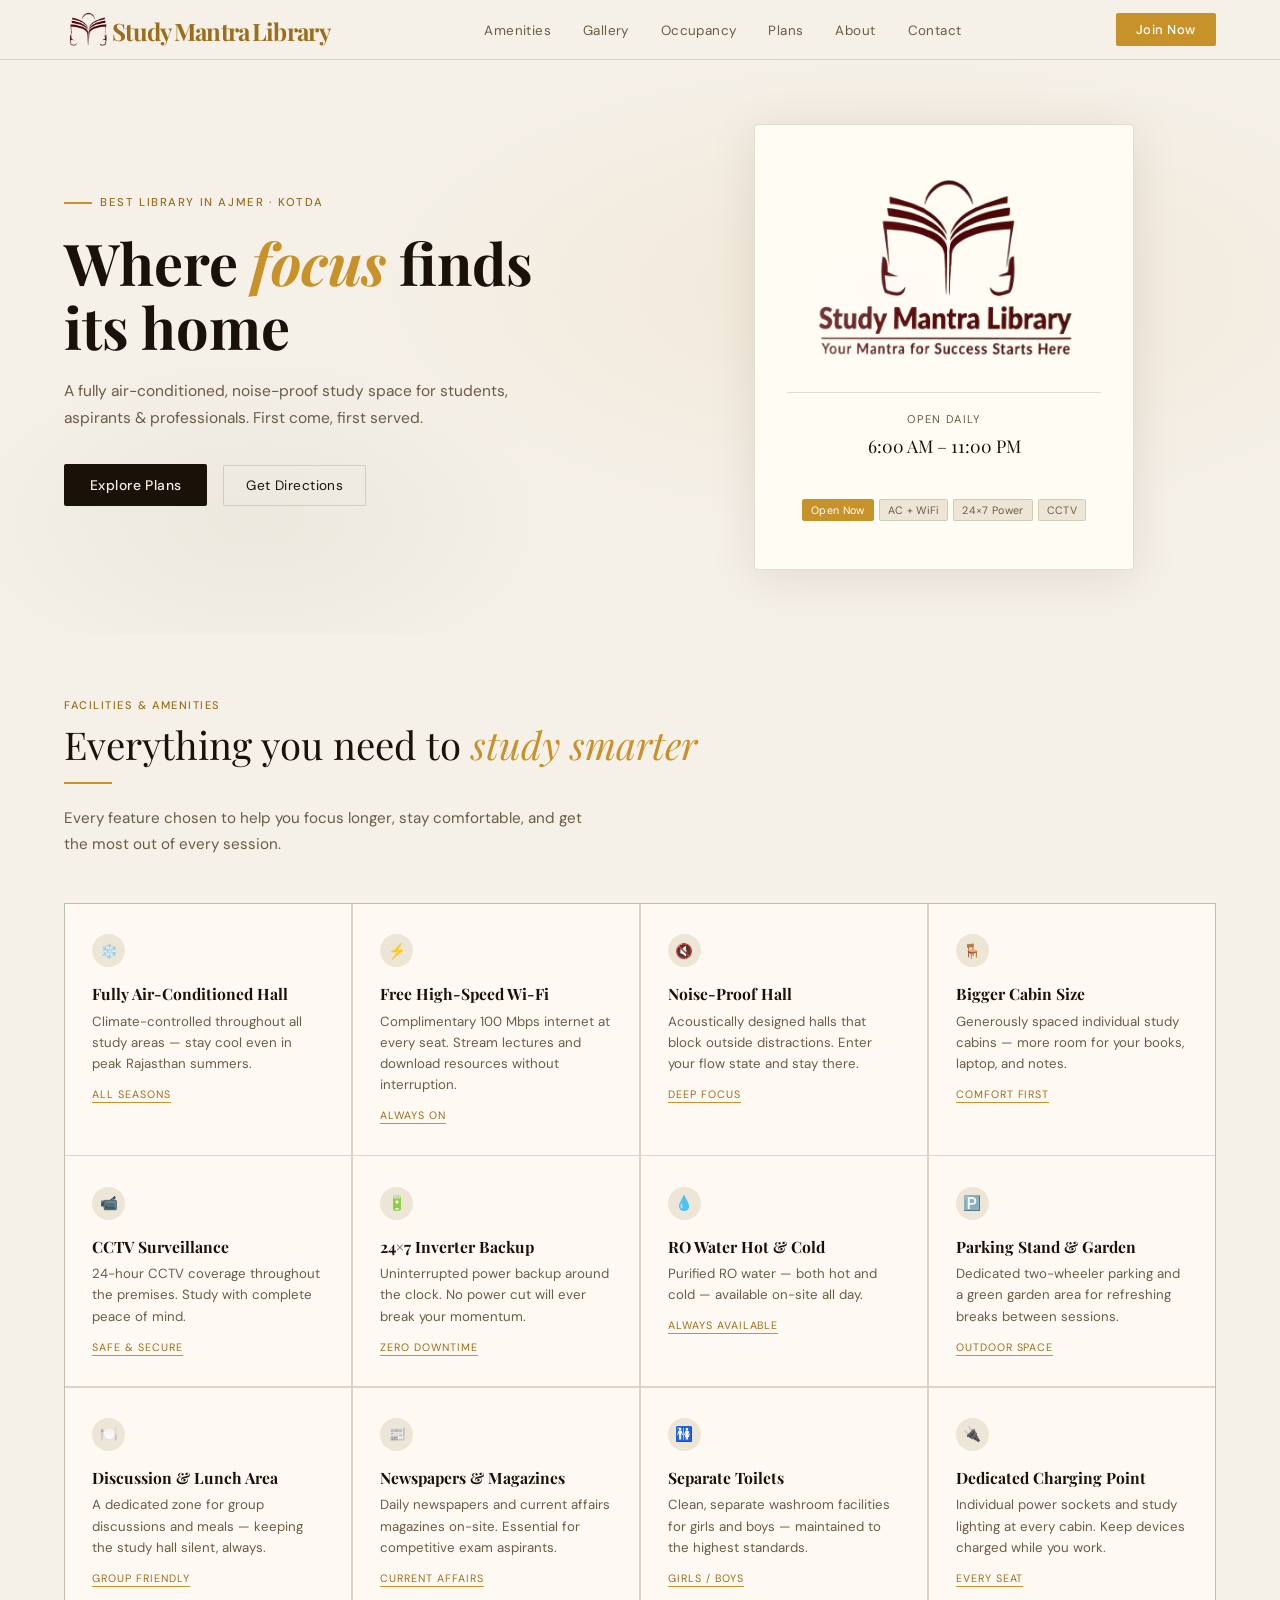
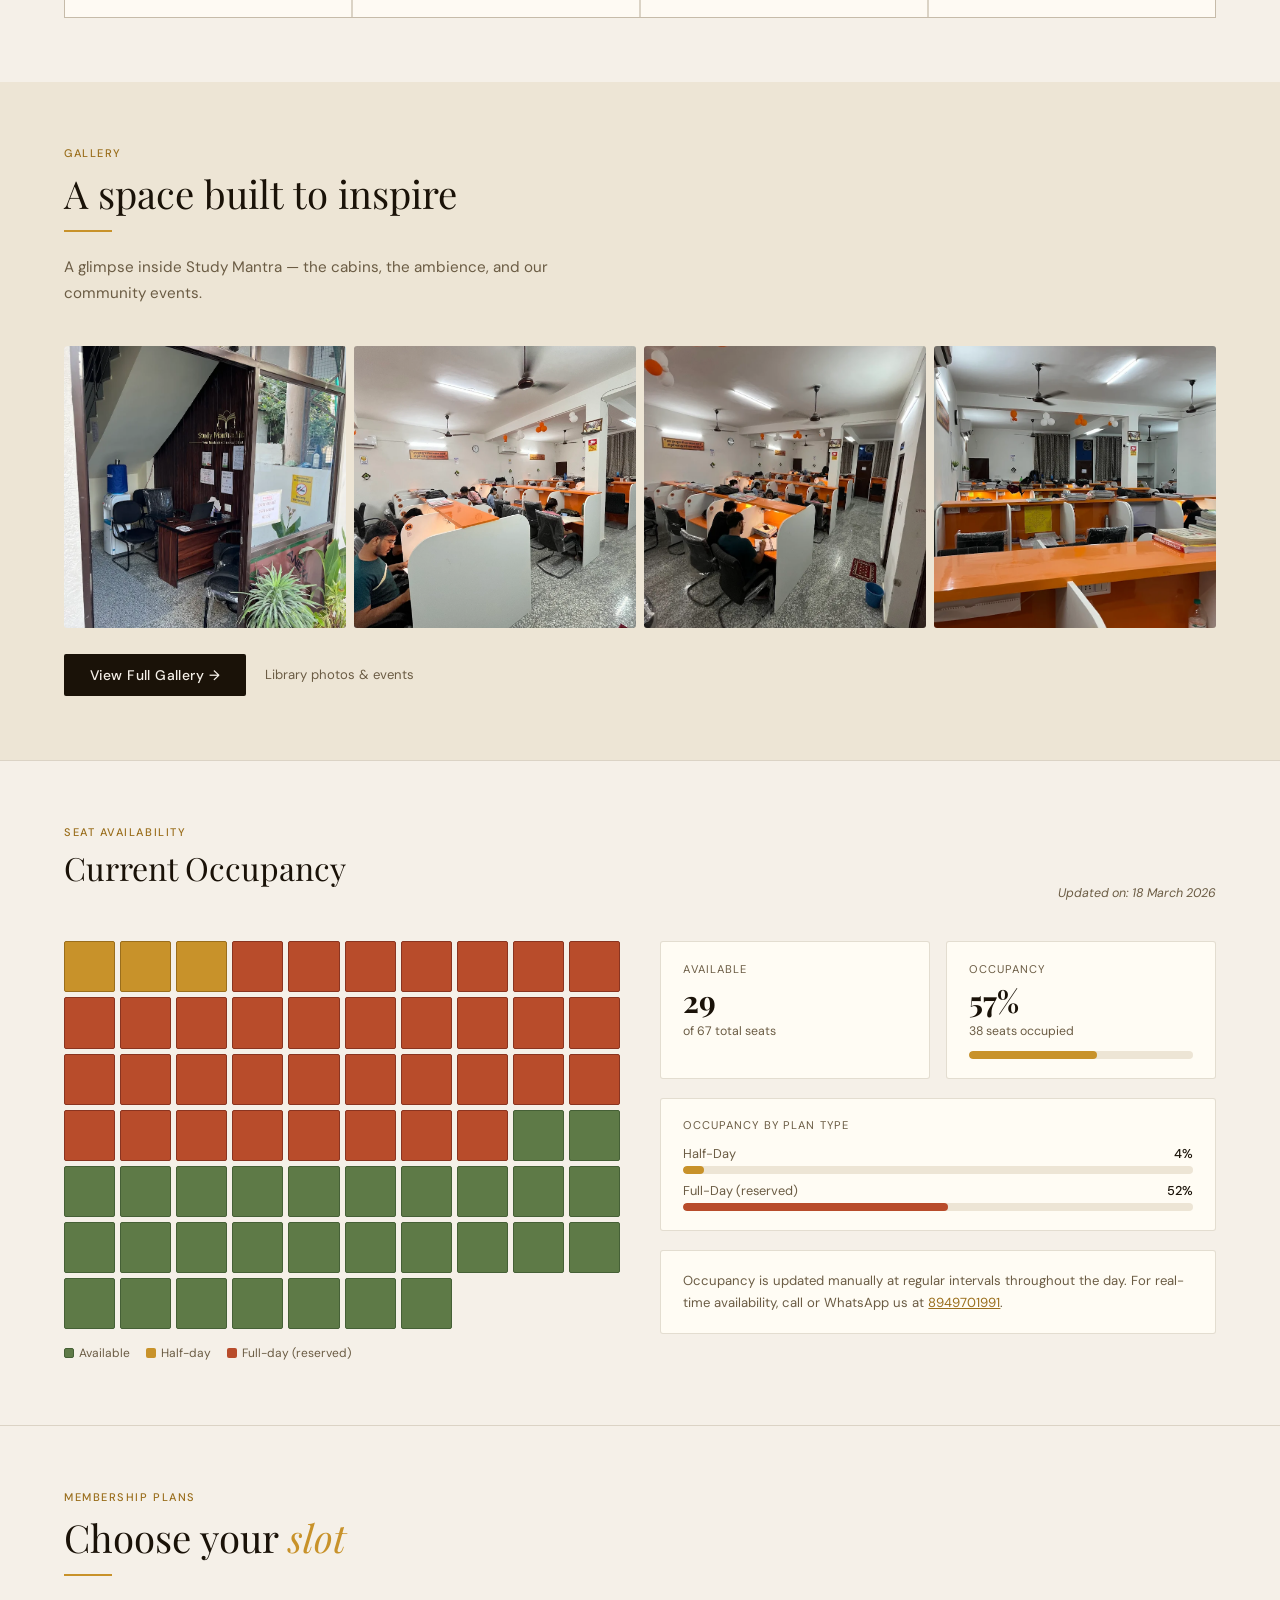
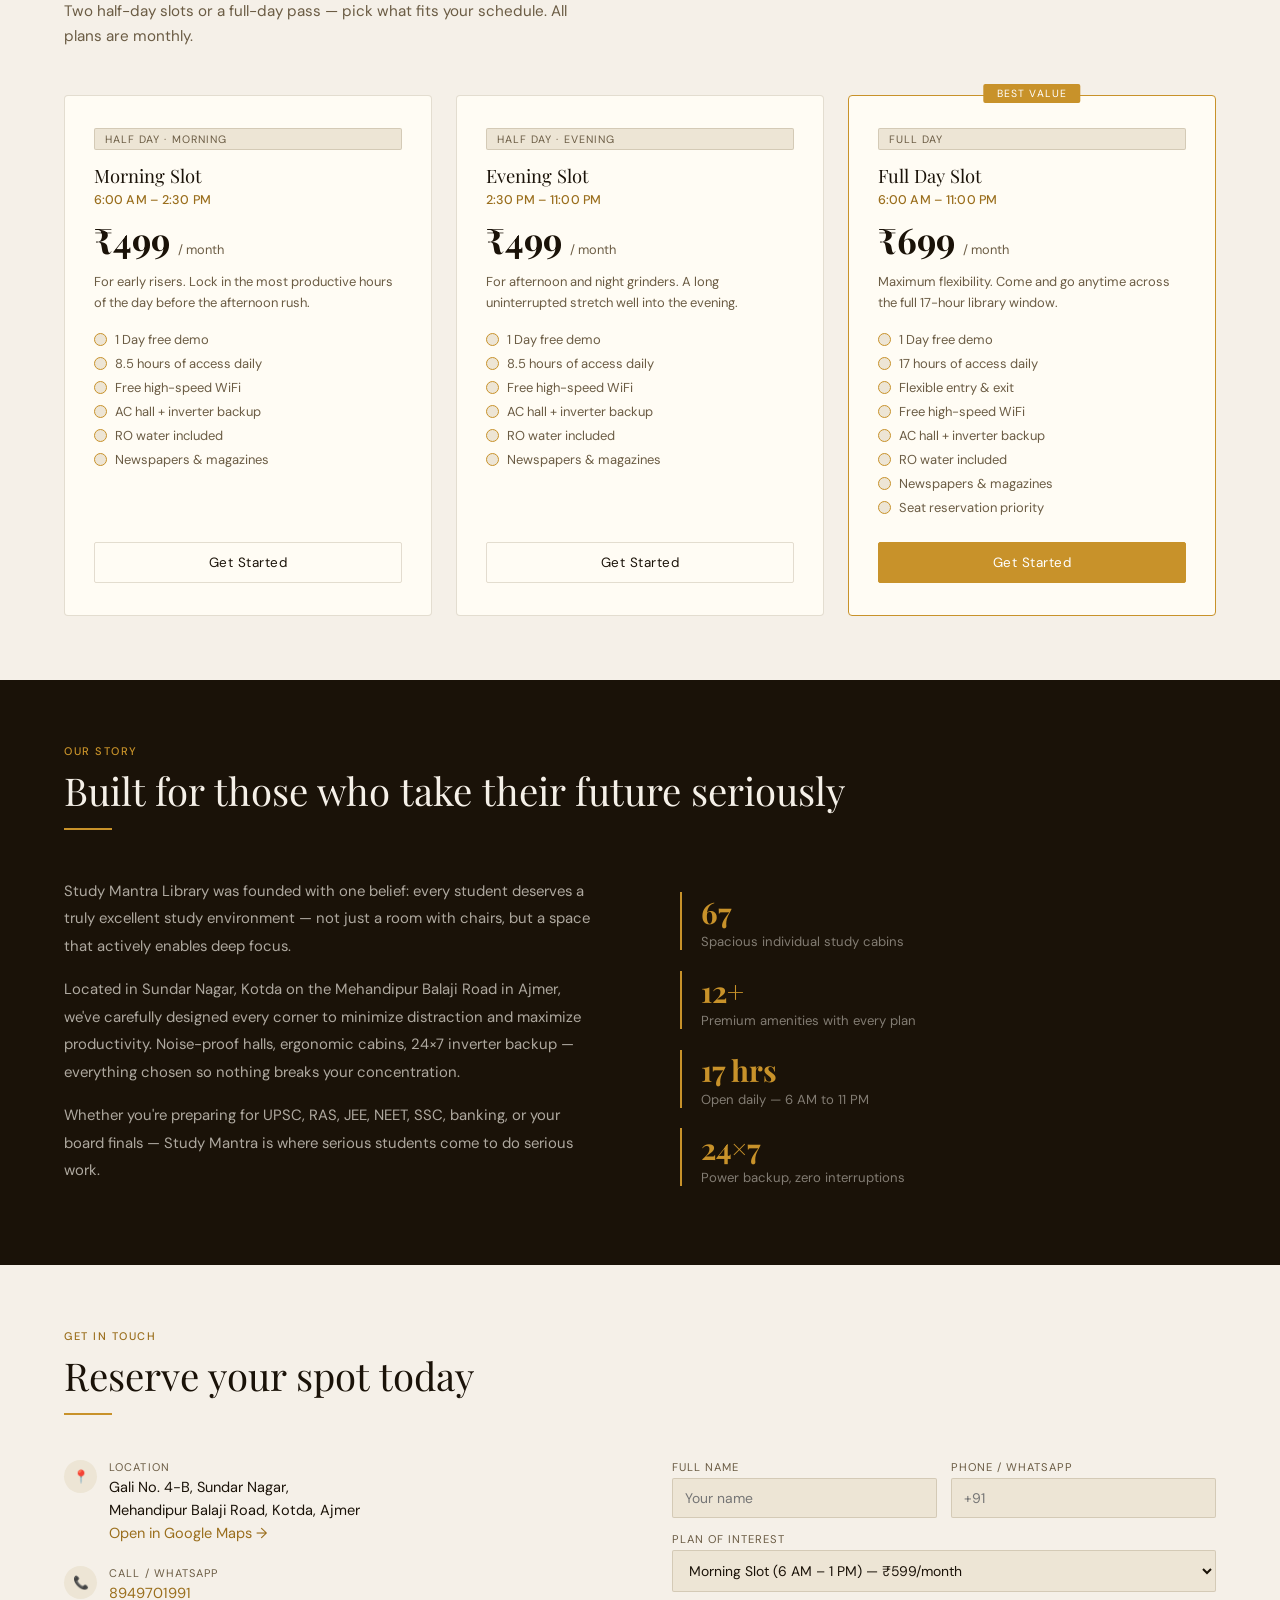
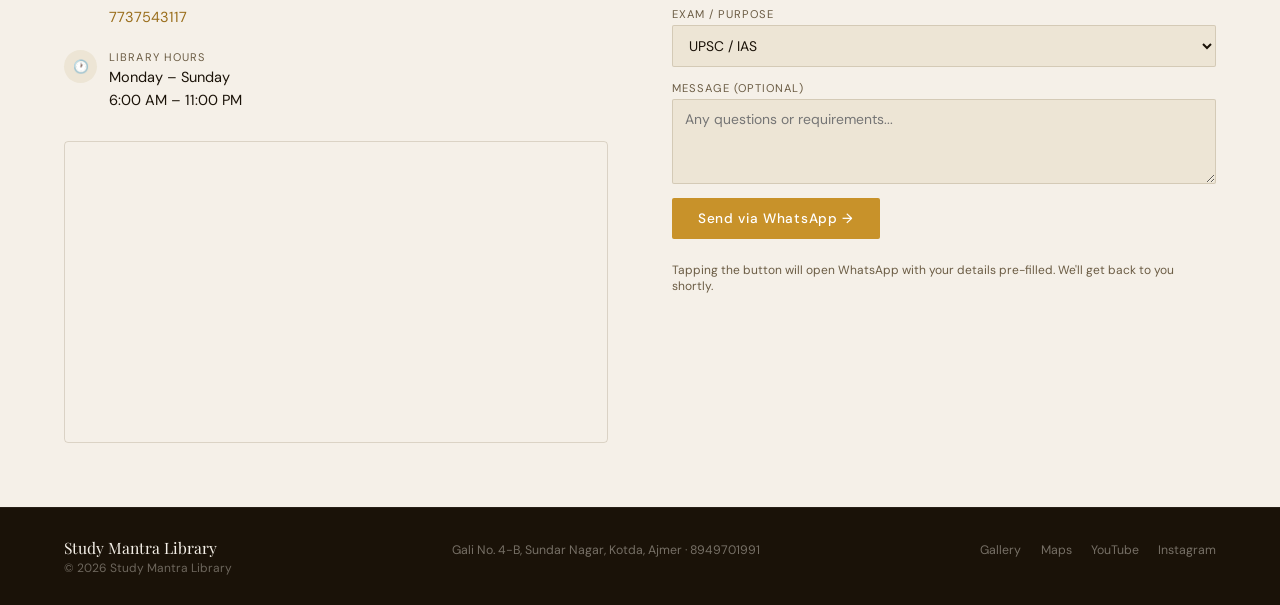
==== commit c588c56f: "Update occupancy labels and plan breakdown" ====
--- a/index.html
+++ b/index.html
@@ -28,8 +28,9 @@
       onerror="this.style.display='none';"
     />
     <span class="nav-logo-text">
-      <span class="nav-logo-study">Study</span>
+      <span class="nav-logo-mantra">Study</span>
       <span class="nav-logo-mantra">Mantra</span>
+      <span class="nav-logo-mantra">Library</span>
     </span>
   </a>
   <ul class="nav-links">
@@ -104,7 +105,7 @@
     <div class="service-card">
       <div class="service-icon">⚡</div>
       <div class="service-name">Free High-Speed Wi-Fi</div>
-      <div class="service-desc">Complimentary high-speed internet at every seat. Stream lectures and download resources without interruption.</div>
+      <div class="service-desc">Complimentary 100 Mbps internet at every seat. Stream lectures and download resources without interruption.</div>
       <span class="service-tag">Always On</span>
     </div>
     <div class="service-card">
@@ -214,9 +215,9 @@
     <div>
       <div class="seat-grid" id="seatGrid"></div>
       <div class="seat-legend">
-        <div class="legend-item"><div class="legend-dot" style="background:var(--warm);border:1px solid var(--border)"></div> Available</div>
-        <div class="legend-item"><div class="legend-dot" style="background:var(--gold)"></div> Occupied</div>
-        <div class="legend-item"><div class="legend-dot" style="background:var(--rust);opacity:0.8"></div> Reserved</div>
+        <div class="legend-item"><div class="legend-dot" style="background:var(--moss);border:1px solid var(--moss-dark)"></div> Available</div>
+        <div class="legend-item"><div class="legend-dot" style="background:var(--gold)"></div> Half-day</div>
+        <div class="legend-item"><div class="legend-dot" style="background:var(--rust)"></div> Full-day (reserved)</div>
       </div>
     </div>
 
@@ -238,21 +239,21 @@
       </div>
 
       <div class="occ-stat-card">
-        <div class="occ-stat-label">Occupancy by Slot</div>
+        <div class="occ-stat-label">Occupancy by Plan Type</div>
         <div class="occ-slots">
           <div>
             <div class="occ-slot-row">
-              <span class="occ-slot-name">Morning &nbsp;·&nbsp; 6 AM – 1 PM</span>
-              <span class="occ-slot-pct" id="occ-morning-pct"></span>
+              <span class="occ-slot-name">Half-Day</span>
+              <span class="occ-slot-pct" id="occ-half-day-pct"></span>
             </div>
-            <div class="occ-bar" style="margin-top:4px"><div class="occ-bar-fill" id="occ-morning-bar"></div></div>
+            <div class="occ-bar" style="margin-top:4px"><div class="occ-bar-fill" id="occ-half-day-bar"></div></div>
           </div>
           <div>
             <div class="occ-slot-row">
-              <span class="occ-slot-name">Evening &nbsp;·&nbsp; 1 PM – 11 PM</span>
-              <span class="occ-slot-pct" id="occ-evening-pct"></span>
+              <span class="occ-slot-name">Full-Day (reserved)</span>
+              <span class="occ-slot-pct" id="occ-full-day-pct"></span>
             </div>
-            <div class="occ-bar" style="margin-top:4px"><div class="occ-bar-fill sage" id="occ-evening-bar"></div></div>
+            <div class="occ-bar" style="margin-top:4px"><div class="occ-bar-fill rust" id="occ-full-day-bar"></div></div>
           </div>
         </div>
       </div>
@@ -277,11 +278,12 @@
     <div class="plan-card">
       <div class="plan-slot-tag">Half Day · Morning</div>
       <div class="plan-name">Morning Slot</div>
-      <div class="plan-timing">6:00 AM – 1:00 PM</div>
-      <div class="plan-price">₹599 <span>/ month</span></div>
+      <div class="plan-timing">6:00 AM – 2:30 PM</div>
+      <div class="plan-price">₹499 <span>/ month</span></div>
       <div class="plan-desc">For early risers. Lock in the most productive hours of the day before the afternoon rush.</div>
       <ul class="plan-features">
-        <li>7 hours of access daily</li>
+        <li>1 Day free demo</li>
+        <li>8.5 hours of access daily</li>
         <li>Free high-speed WiFi</li>
         <li>AC hall + inverter backup</li>
         <li>RO water included</li>
@@ -293,11 +295,12 @@
     <div class="plan-card">
       <div class="plan-slot-tag">Half Day · Evening</div>
       <div class="plan-name">Evening Slot</div>
-      <div class="plan-timing">1:00 PM – 11:00 PM</div>
-      <div class="plan-price">₹599 <span>/ month</span></div>
+      <div class="plan-timing">2:30 PM – 11:00 PM</div>
+      <div class="plan-price">₹499 <span>/ month</span></div>
       <div class="plan-desc">For afternoon and night grinders. A long uninterrupted stretch well into the evening.</div>
       <ul class="plan-features">
-        <li>10 hours of access daily</li>
+        <li>1 Day free demo</li>
+        <li>8.5 hours of access daily</li>
         <li>Free high-speed WiFi</li>
         <li>AC hall + inverter backup</li>
         <li>RO water included</li>
@@ -314,6 +317,7 @@
       <div class="plan-price">₹699 <span>/ month</span></div>
       <div class="plan-desc">Maximum flexibility. Come and go anytime across the full 17-hour library window.</div>
       <ul class="plan-features">
+        <li>1 Day free demo</li>
         <li>17 hours of access daily</li>
         <li>Flexible entry &amp; exit</li>
         <li>Free high-speed WiFi</li>
--- a/style.css
+++ b/style.css
@@ -10,6 +10,9 @@
   --gold: #c8922a;
   --gold-dark: #9a6e1c;
   --rust: #b84c2b;
+  --rust-dark: #8a3420;
+  --moss: #5e7a47;
+  --moss-dark: #456036;
   --sage: #4a6741;
   --text: #2c2416;
   --muted: #6b5c44;
@@ -171,9 +174,9 @@
 .occ-updated { font-size: 0.78rem; color: var(--muted); font-style: italic; }
 .occ-grid { display: grid; grid-template-columns: 1fr 1fr; gap: 2.5rem; align-items: start; }
 .seat-grid { display: grid; grid-template-columns: repeat(10, 1fr); gap: 5px; }
-.seat { aspect-ratio: 1; border-radius: 2px; background: var(--warm); border: 1px solid var(--border); }
-.seat.occupied { background: var(--gold); border-color: var(--gold-dark); }
-.seat.reserved { background: var(--rust); border-color: #8a3420; opacity: 0.8; }
+.seat { aspect-ratio: 1; border-radius: 2px; background: var(--moss); border: 1px solid var(--moss-dark); }
+.seat.half-day { background: var(--gold); border-color: var(--gold-dark); }
+.seat.full-day-reserved { background: var(--rust); border-color: var(--rust-dark); }
 .seat-legend { display: flex; gap: 16px; flex-wrap: wrap; margin-top: 1rem; font-size: 0.75rem; color: var(--muted); }
 .legend-item { display: flex; align-items: center; gap: 5px; }
 .legend-dot { width: 10px; height: 10px; border-radius: 2px; }
@@ -185,6 +188,7 @@
 .occ-bar-wrap { margin-top: 0.7rem; }
 .occ-bar { height: 8px; background: var(--warm); border-radius: 4px; overflow: hidden; }
 .occ-bar-fill { height: 100%; border-radius: 4px; background: var(--gold); }
+.occ-bar-fill.rust { background: var(--rust); }
 .occ-slots { display: flex; flex-direction: column; gap: 8px; margin-top: 0.8rem; }
 .occ-slot-row { display: flex; justify-content: space-between; align-items: center; font-size: 0.8rem; }
 .occ-slot-name { color: var(--muted); }
@@ -386,7 +390,7 @@
 }
 @media (max-width: 875px) {
   .nav-logo {
-    --nav-logo-size: 2rem;
+    --nav-logo-size: 2.75rem;
     flex-direction: column;
     align-items: center;
     gap: 0.05rem;
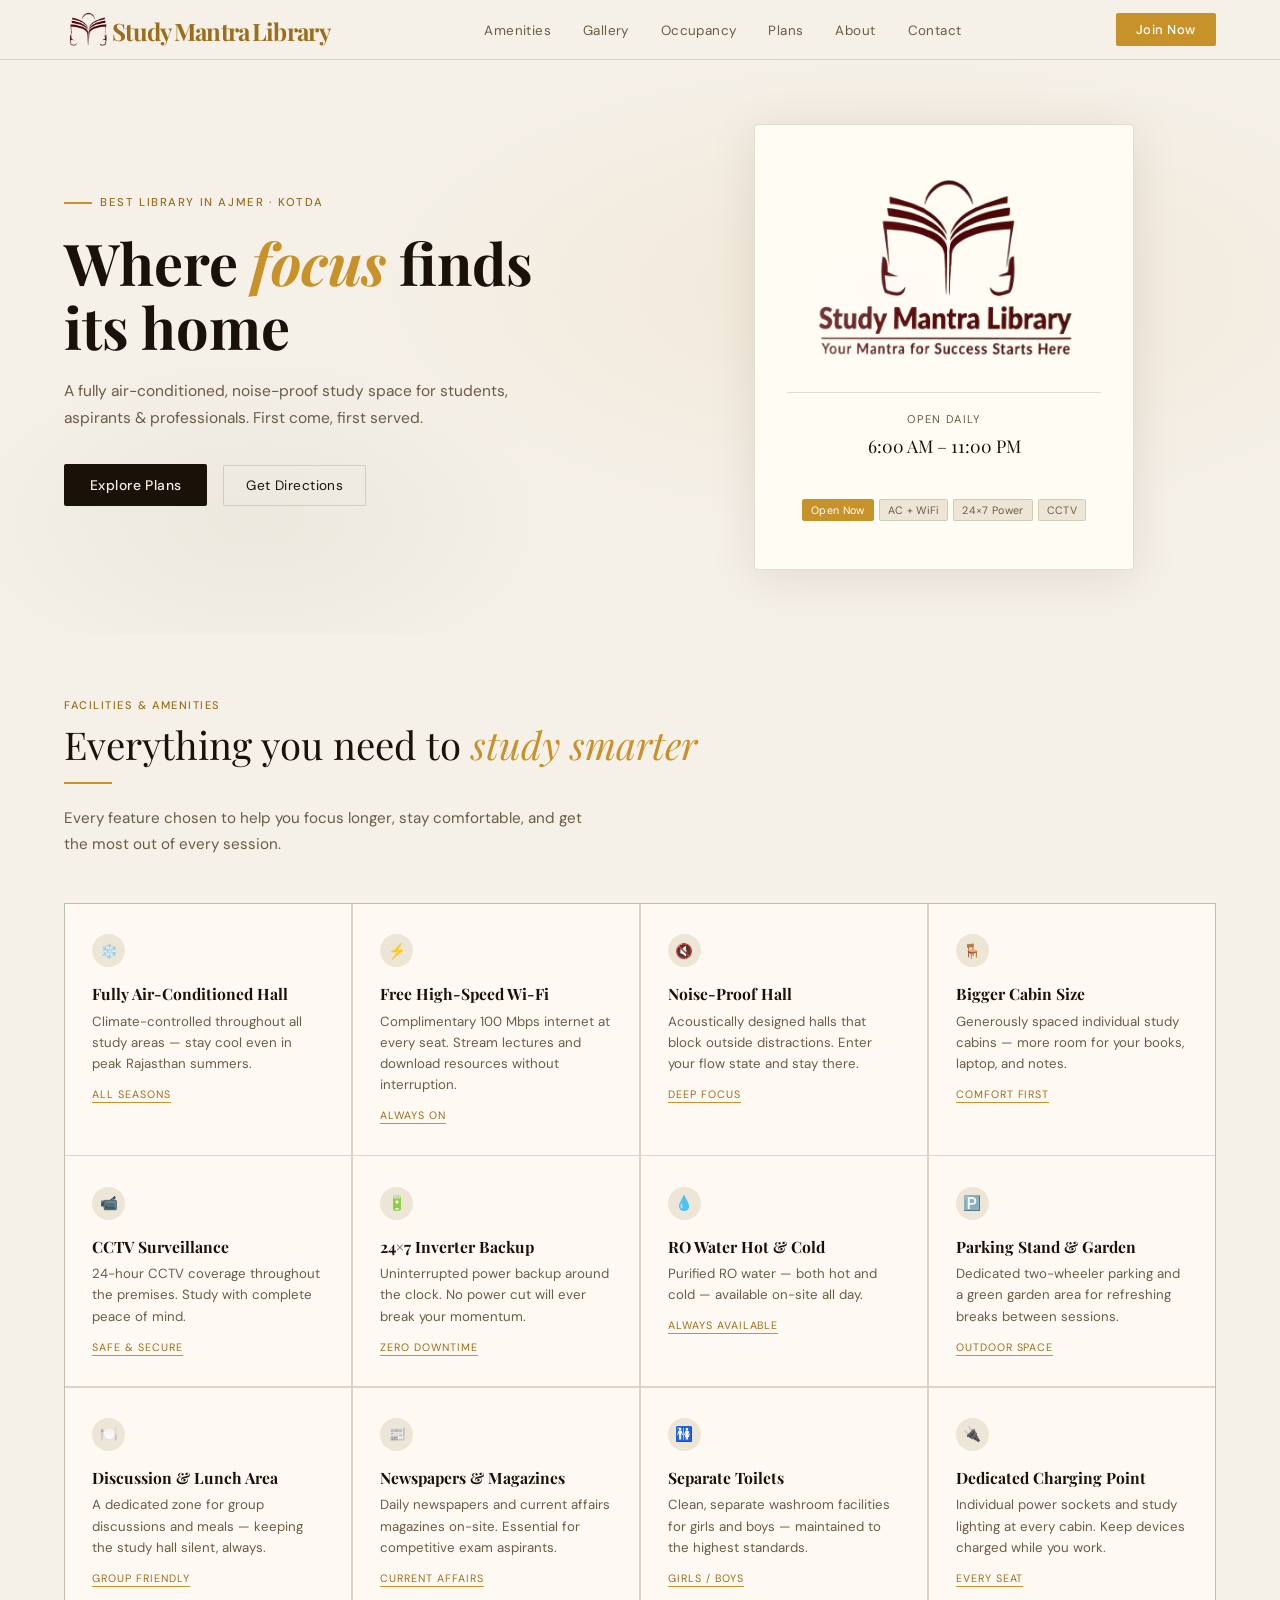
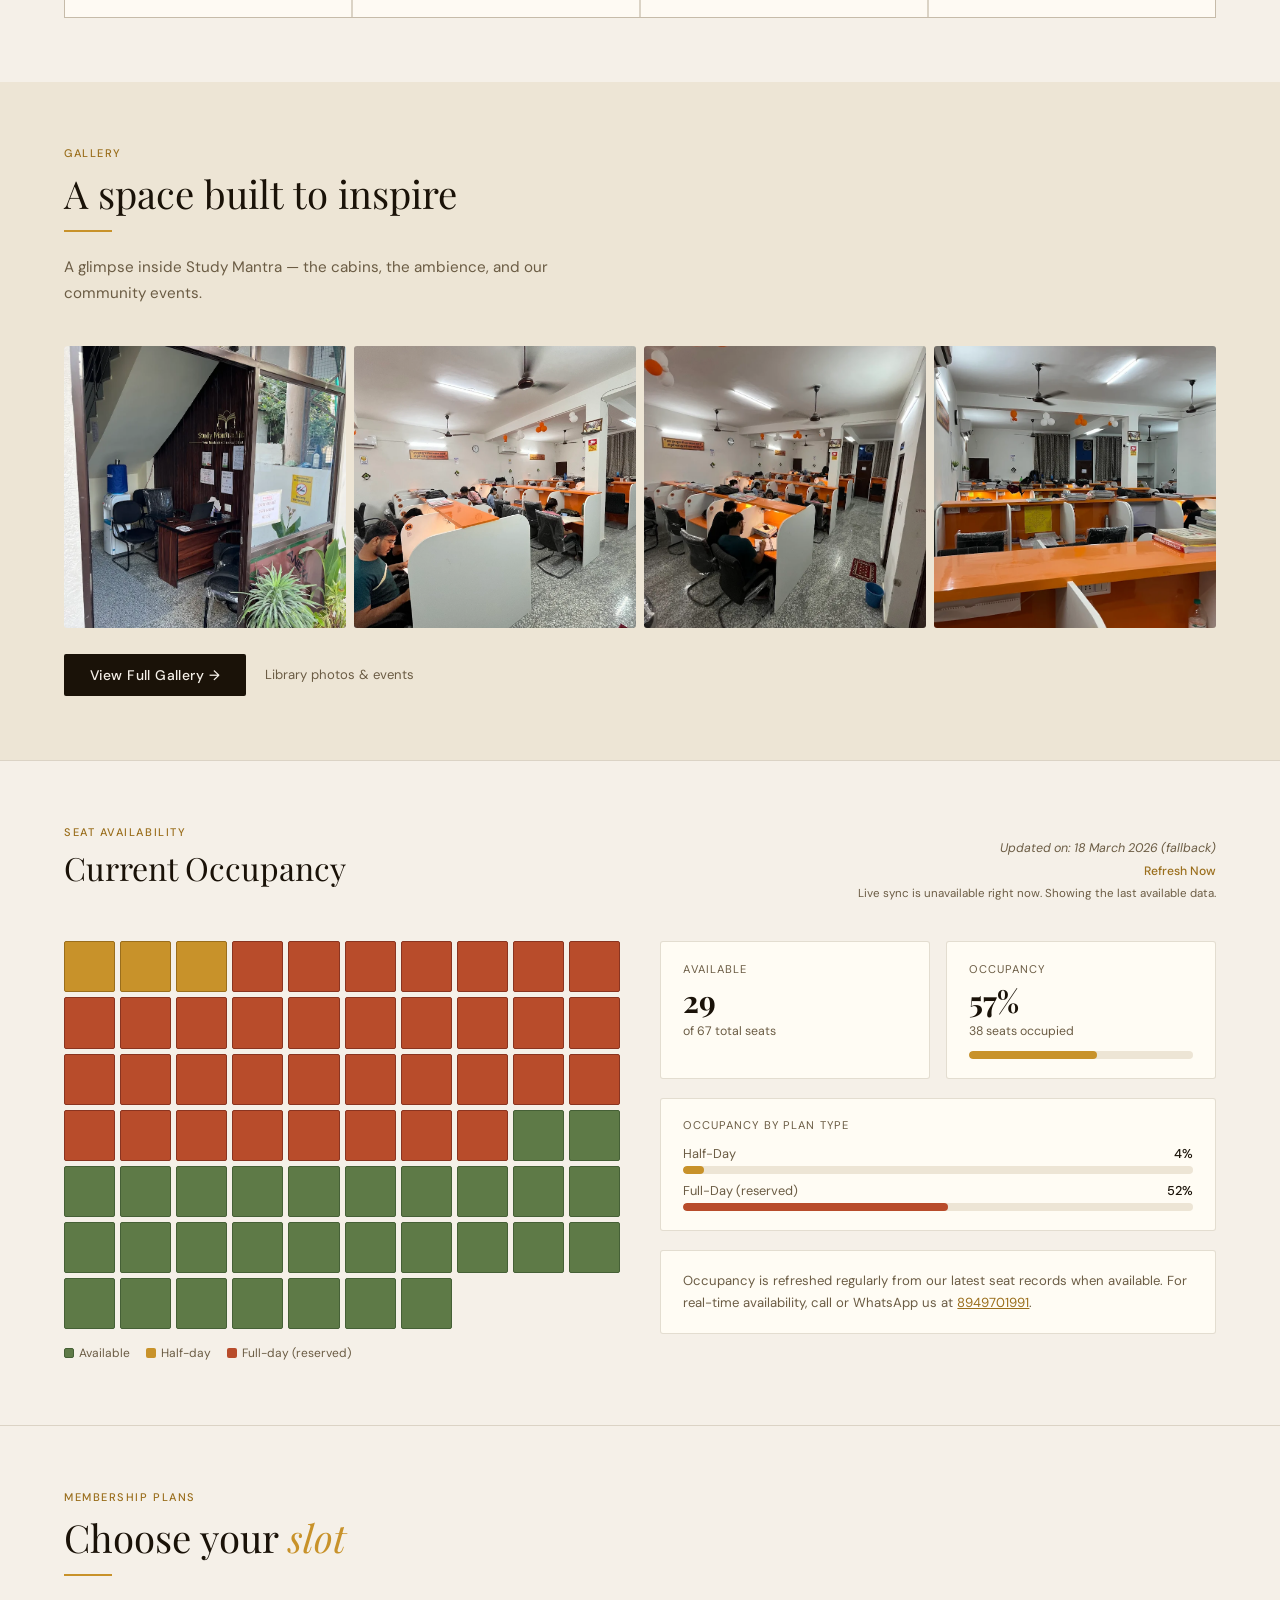
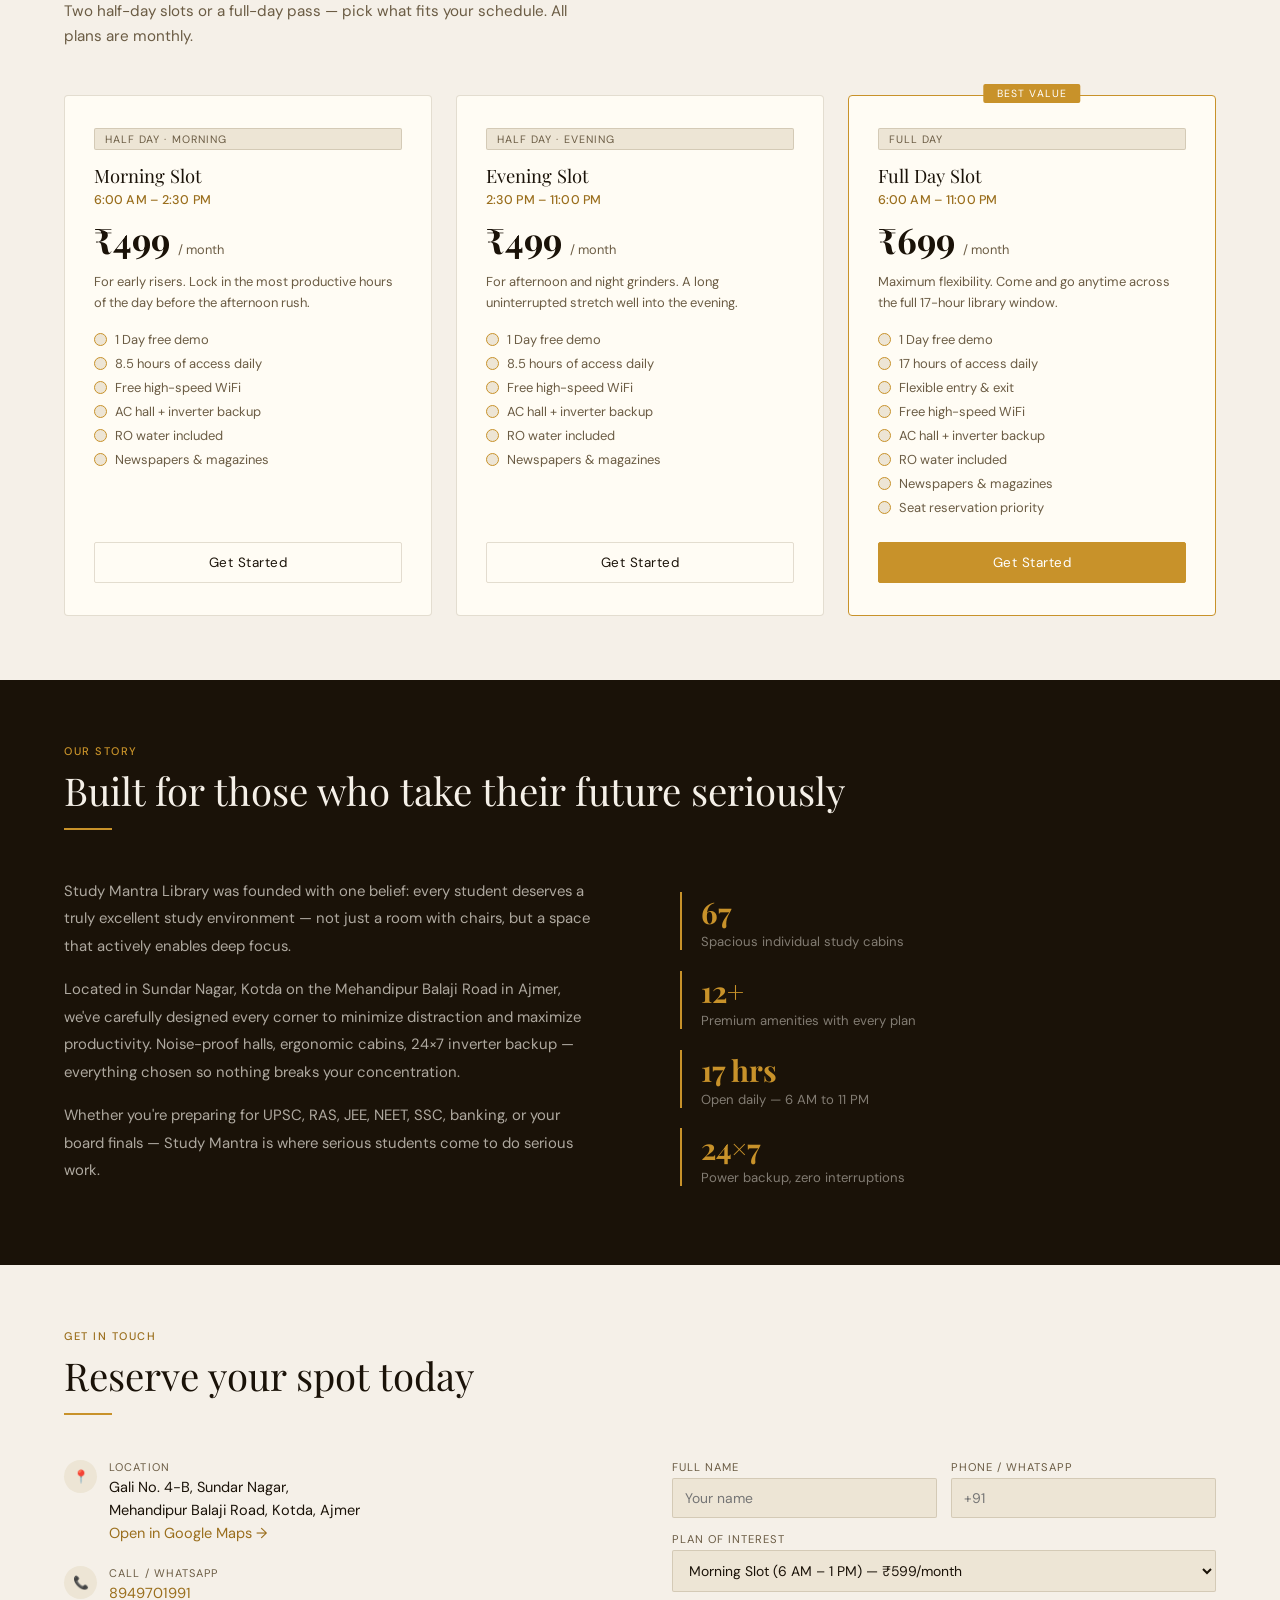
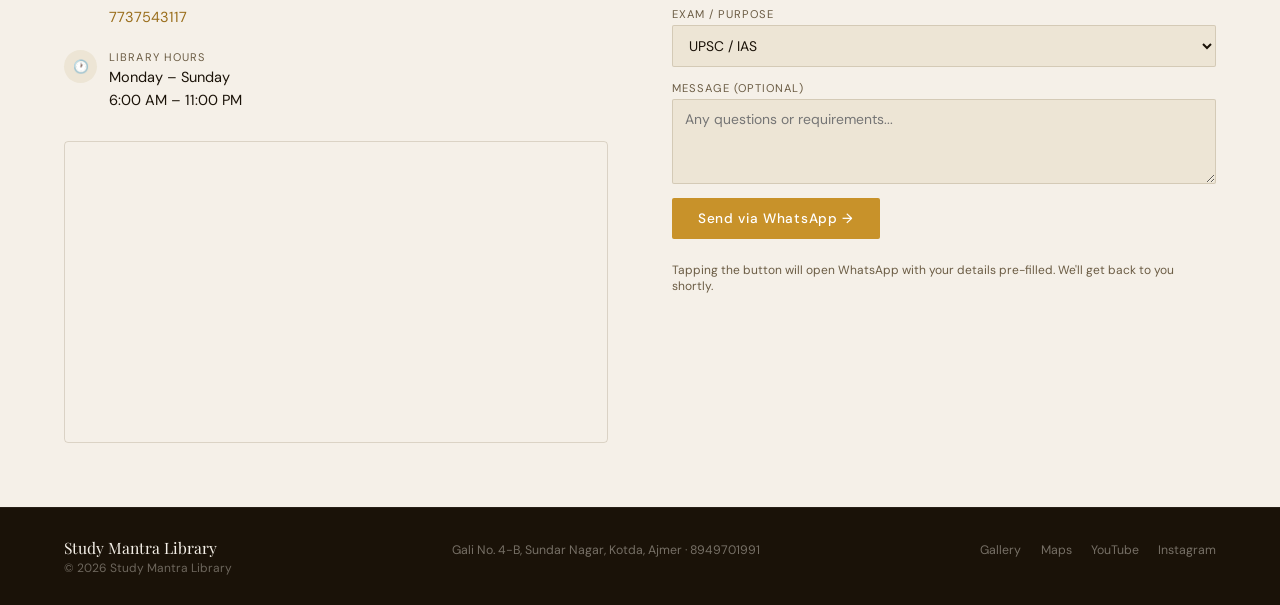
==== commit 8c6773f9: "Added live occupancy using google spreadsheet" ====
--- a/index.html
+++ b/index.html
@@ -209,7 +209,11 @@
       <div class="section-label">Seat Availability</div>
       <div class="section-title" style="font-size:2rem">Current Occupancy</div>
     </div>
-    <div class="occ-updated" id="occ-date"></div>
+    <div class="occ-header-actions">
+      <div class="occ-updated" id="occ-date"></div>
+      <button class="occ-refresh-link" id="occ-refresh-btn" type="button">Refresh Now</button>
+      <div class="occ-refresh-status" id="occ-refresh-status" aria-live="polite"></div>
+    </div>
   </div>
   <div class="occ-grid">
     <div>
@@ -259,7 +263,7 @@
       </div>
 
       <div class="occ-stat-card" style="font-size:0.82rem;color:var(--muted);line-height:1.65">
-        Occupancy is updated manually at regular intervals throughout the day. For real-time availability, call or WhatsApp us at <a href="tel:+918949701991" style="color:var(--gold-dark)">8949701991</a>.
+        Occupancy is refreshed regularly from our latest seat records when available. For real-time availability, call or WhatsApp us at <a href="tel:+918949701991" style="color:var(--gold-dark)">8949701991</a>.
       </div>
     </div>
   </div>
--- a/style.css
+++ b/style.css
@@ -171,7 +171,36 @@
 /* ── OCCUPANCY ── */
 .occupancy-section { background: var(--cream); border-top: 1.5px solid var(--border); border-bottom: 1.5px solid var(--border); }
 .occ-header { display: flex; justify-content: space-between; align-items: flex-end; margin-bottom: 2.5rem; flex-wrap: wrap; gap: 1rem; }
+.occ-header-actions { display: flex; flex-direction: column; align-items: flex-end; gap: 0.45rem; }
 .occ-updated { font-size: 0.78rem; color: var(--muted); font-style: italic; }
+.occ-refresh-link {
+  background: transparent;
+  color: var(--gold-dark);
+  border: none;
+  padding: 0;
+  font-family: 'DM Sans', sans-serif;
+  font-size: 0.76rem;
+  font-weight: 500;
+  text-underline-offset: 0.16em;
+  cursor: pointer;
+  transition: color 0.2s, opacity 0.2s;
+}
+.occ-refresh-link:hover,
+.occ-refresh-link:focus-visible {
+  color: var(--gold);
+  text-decoration: underline;
+}
+.occ-refresh-link:disabled {
+  cursor: wait;
+  opacity: 0.65;
+  text-decoration: none;
+}
+.occ-refresh-status {
+  min-height: 1.1em;
+  font-size: 0.72rem;
+  color: var(--muted);
+  text-align: right;
+}
 .occ-grid { display: grid; grid-template-columns: 1fr 1fr; gap: 2.5rem; align-items: start; }
 .seat-grid { display: grid; grid-template-columns: repeat(10, 1fr); gap: 5px; }
 .seat { aspect-ratio: 1; border-radius: 2px; background: var(--moss); border: 1px solid var(--moss-dark); }
@@ -413,6 +442,11 @@
   .hero { grid-template-columns: 1fr;}
   .hero-visual { display: none; }
   .occ-grid { grid-template-columns: 1fr; }
+  .occ-header-actions {
+    width: 100%;
+    align-items: flex-start;
+  }
+  .occ-refresh-status { text-align: left; }
   .about-grid { grid-template-columns: 1fr; gap: 2.5rem; }
   .contact-grid { grid-template-columns: 1fr; }
   .form-row { grid-template-columns: 1fr; }
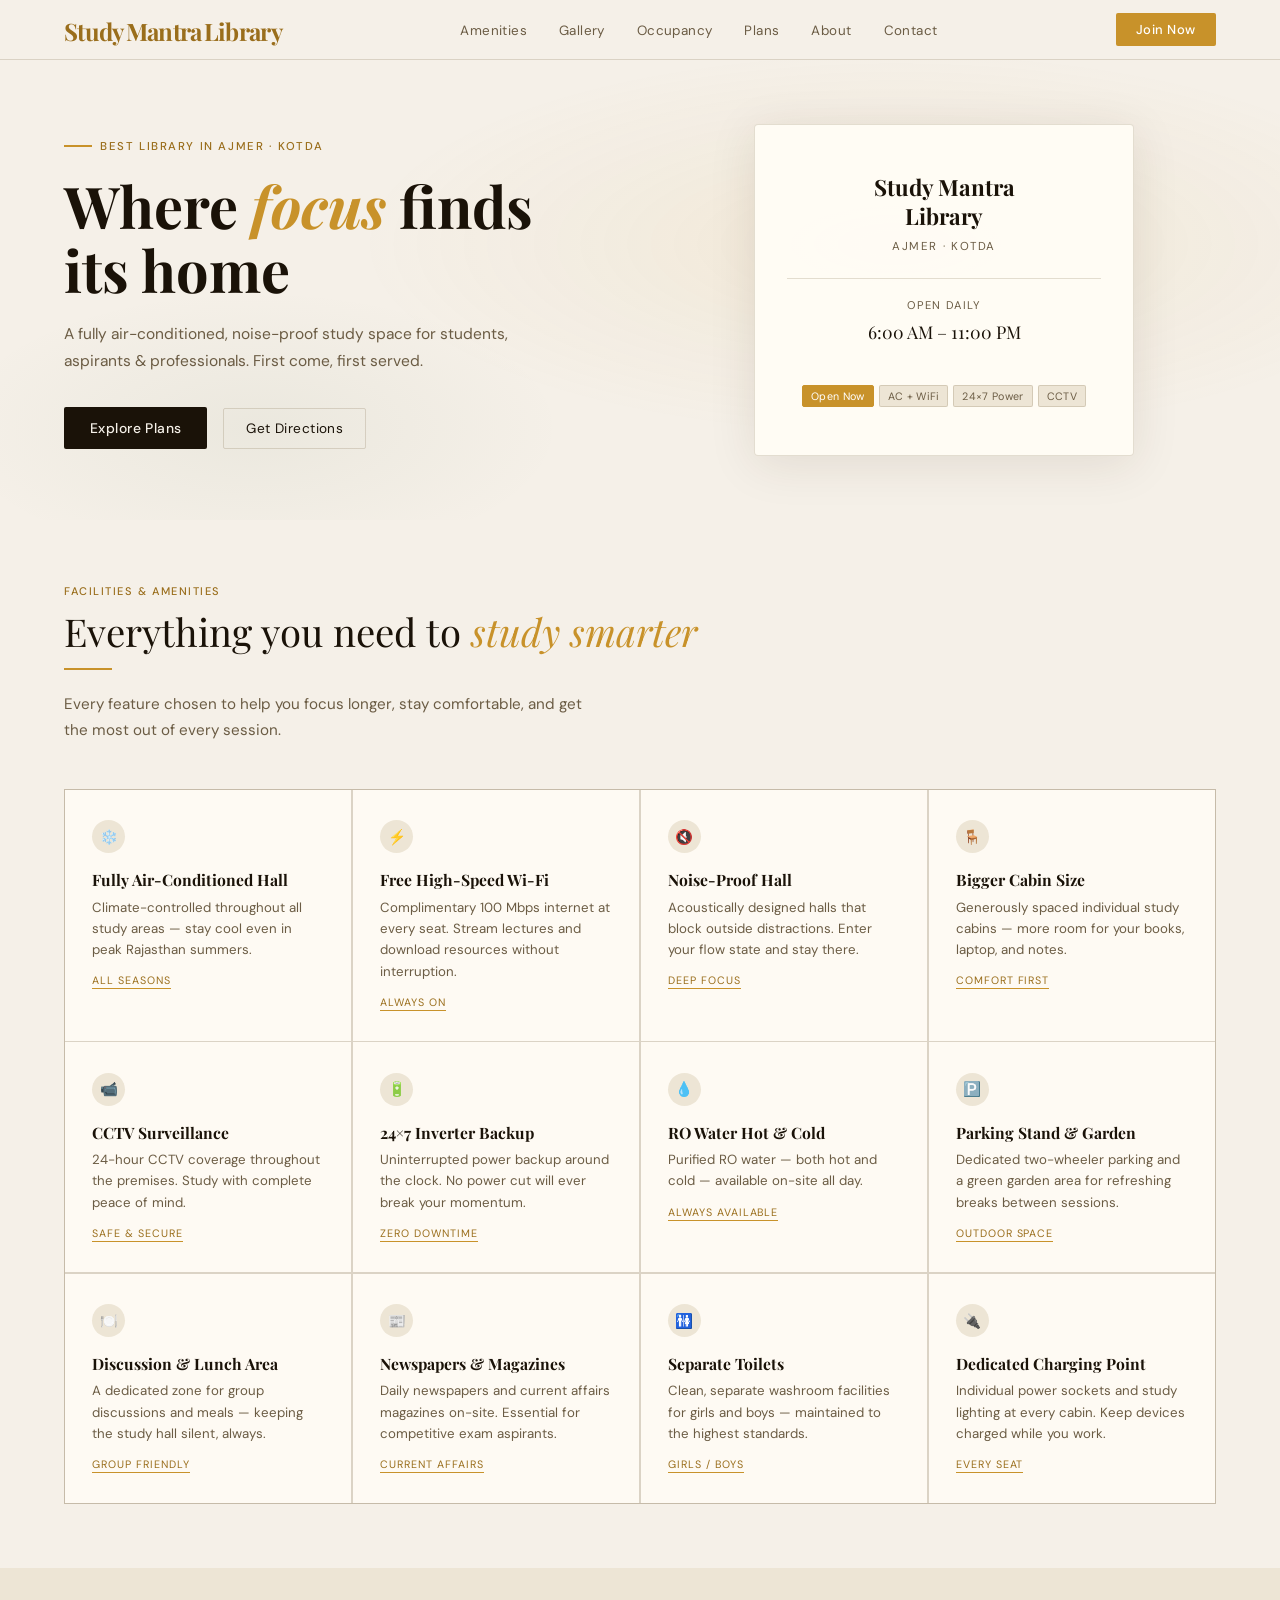
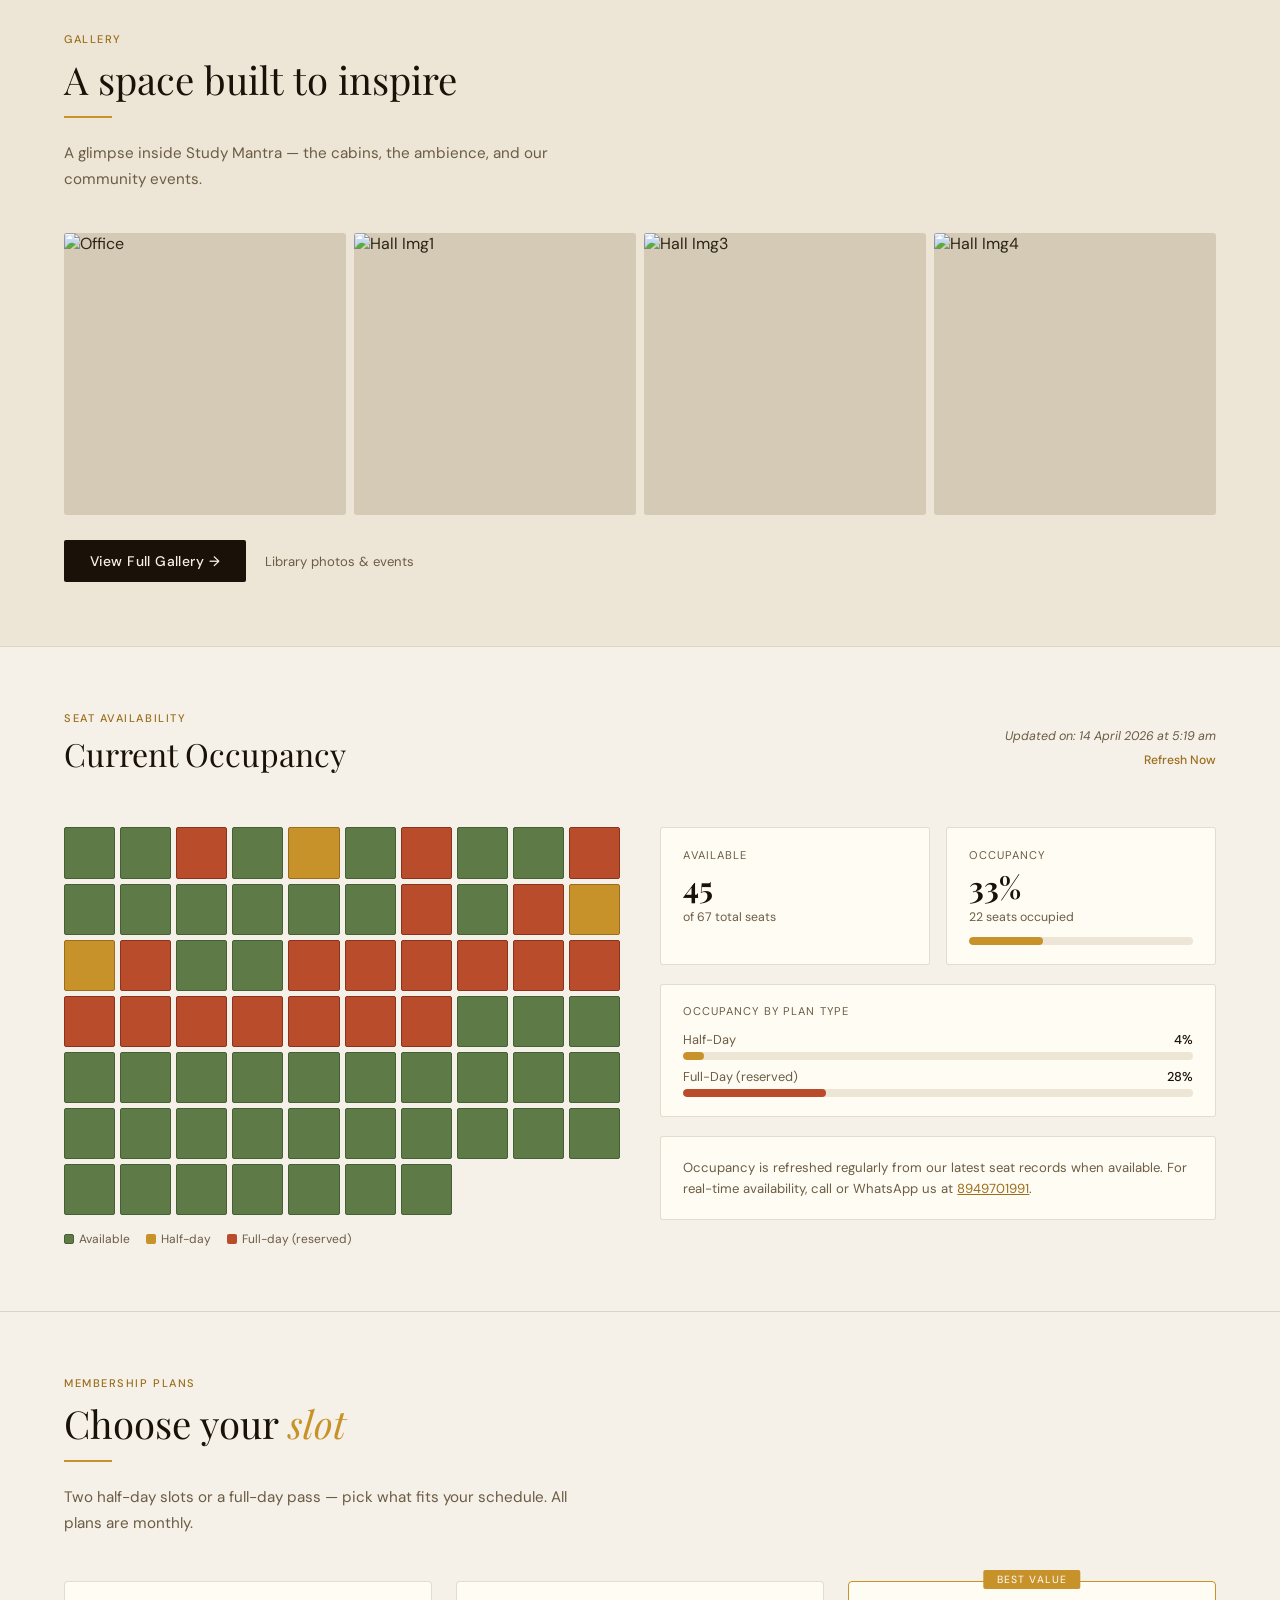
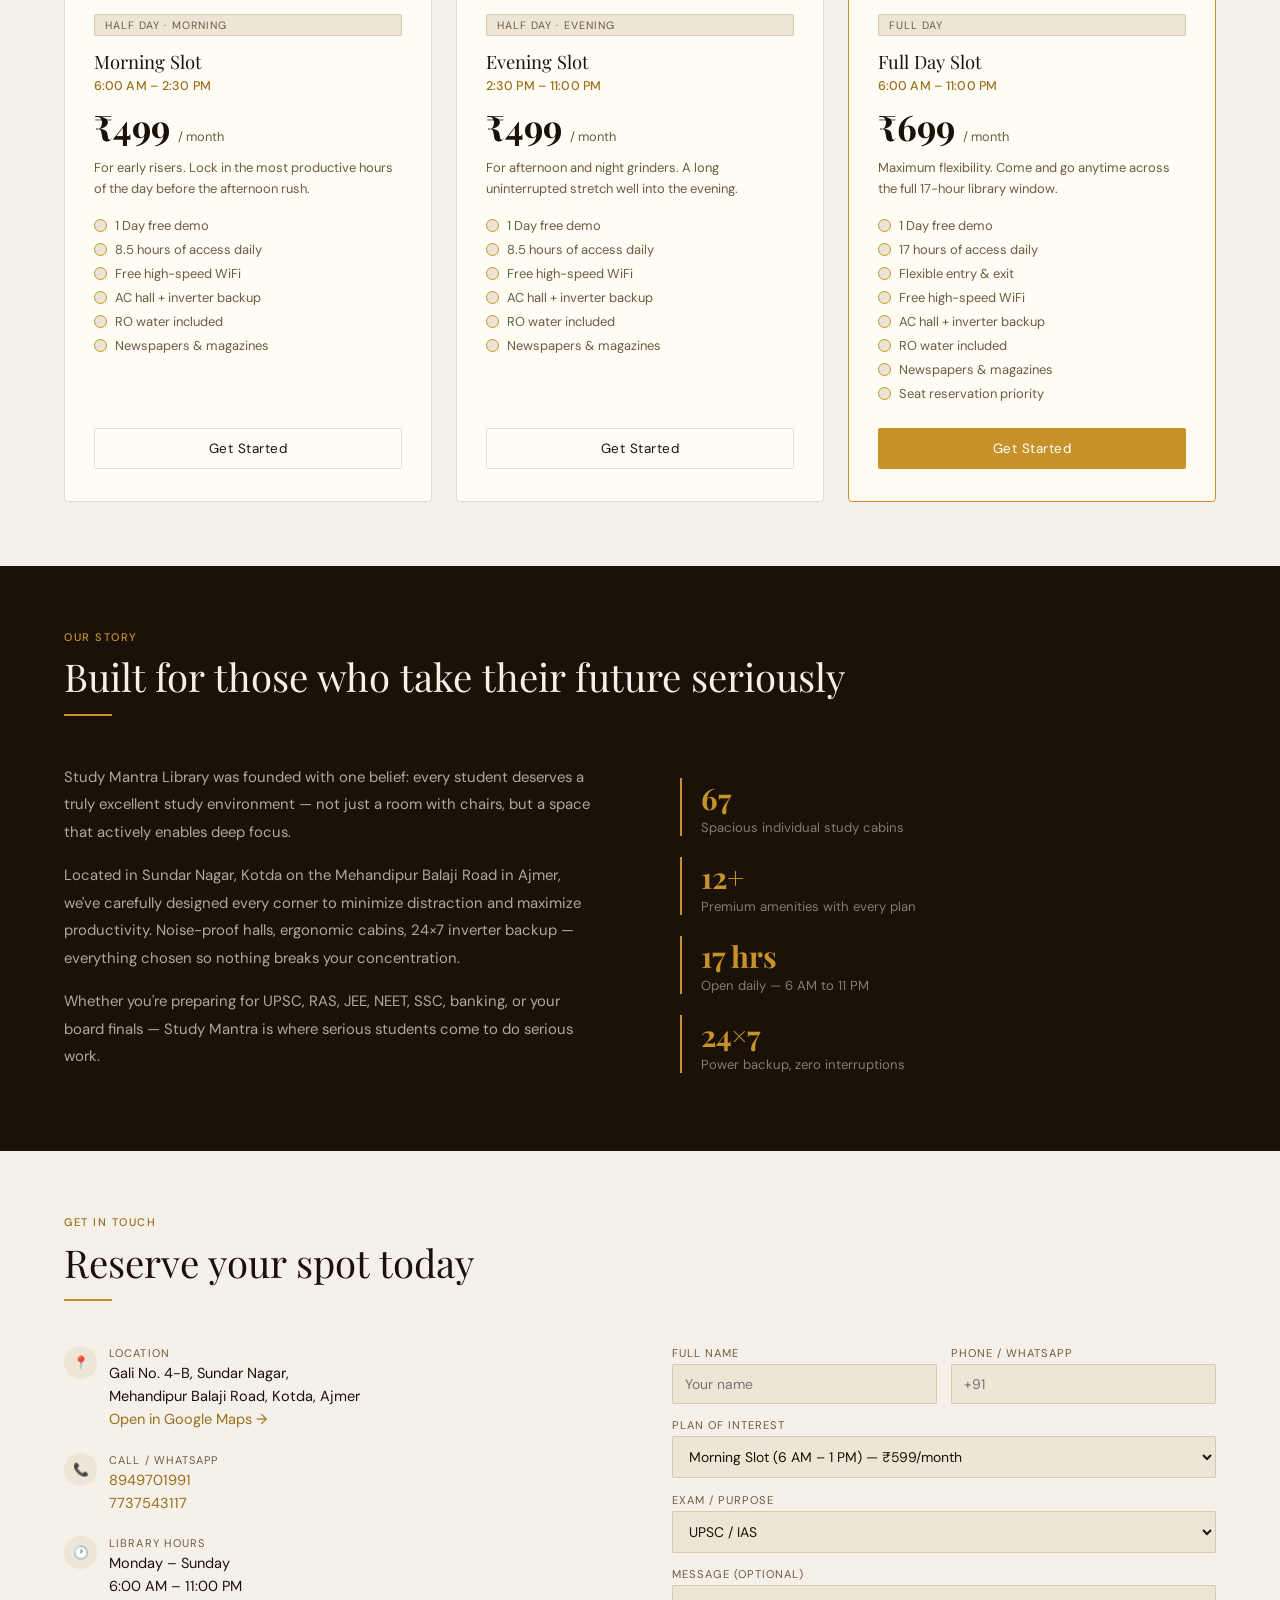
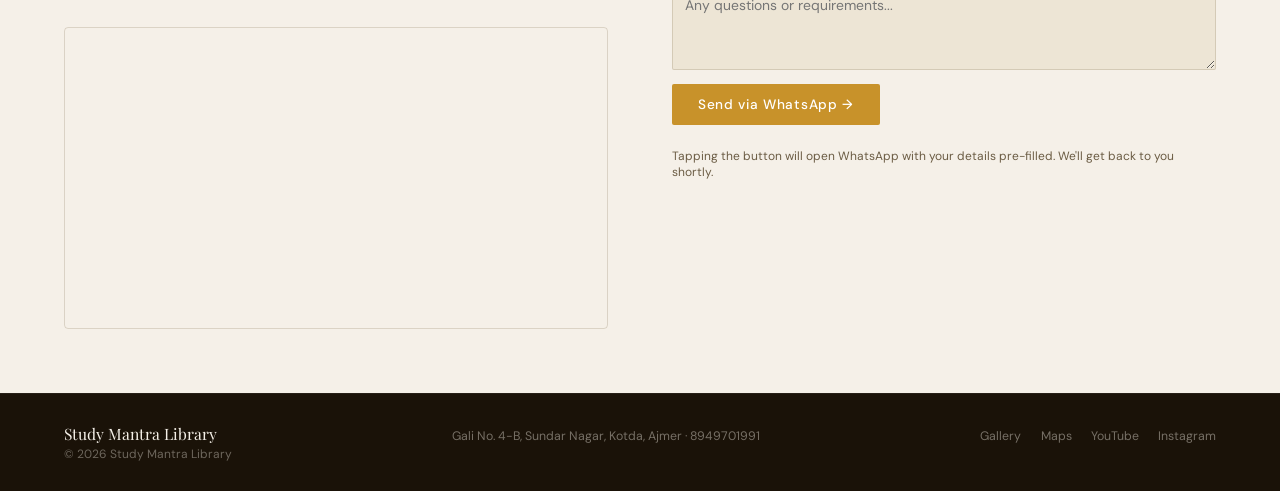
==== commit 8565c871: "Update image sources to use Cloudinary and remove unused image files" ====
--- a/index.html
+++ b/index.html
@@ -4,8 +4,8 @@
   <meta charset="UTF-8" />
   <meta name="viewport" content="width=device-width, initial-scale=1.0"/>
   <title>Study Mantra Library – Best Library in Ajmer</title>
-  <link rel="icon" type="image/png" href="images/favicon.ico">
-  <link rel="icon" type="image/png" href="images/favicon.png">
+  <link rel="icon" type="image/png" href="https://res.cloudinary.com/dxcdyjp0p/image/upload/q_auto/f_auto/v1776169775/favicon_pj7f7r.ico">
+  <link rel="icon" type="image/png" href="https://res.cloudinary.com/dxcdyjp0p/image/upload/q_auto/f_auto/v1776169774/favicon_elmpme.png">
   <meta name="description" content="Study Mantra Library – Ajmer's premier study space. Fully AC, noise-proof halls, free WiFi, CCTV, 24×7 power backup. Gali No. 4-B, Sundar Nagar, Kotda, Ajmer."/>
   <link rel="stylesheet" href="style.css" />
   <script type="text/javascript">
@@ -23,7 +23,7 @@
   <a class="nav-logo" href="index.html">
     <img
       class="nav-logo-mark"
-      src="images/logo.png"
+      src="https://res.cloudinary.com/dxcdyjp0p/image/upload/q_auto/f_auto/v1776169770/logo_mddumn.png"
       alt="Study Mantra"
       onerror="this.style.display='none';"
     />
@@ -61,7 +61,7 @@
 
       <!-- Replace logo.png with your actual logo filename -->
       <img
-        src="images/logof.png"
+        src="https://res.cloudinary.com/dxcdyjp0p/image/upload/q_auto/f_auto/v1776169792/logof_v6cn4s.png"
         alt="Study Mantra Library"
         style="width:100%; max-width:260px; height:auto; display:block;"
         onerror="this.style.display='none'; document.getElementById('logo-fallback').style.display='block';"
@@ -180,10 +180,10 @@
 
   <!-- TEASER GRID: replace src="" with real image paths when available -->
   <div class="gallery-teaser-grid">
-    <div class="teaser-img"><img src="images/Office.webp" alt="Office" /></div>
-    <div class="teaser-img"><img src="images/Hall.webp" alt="Hall Img1" /></div>
-    <div class="teaser-img"><img src="images/Hall3.webp" alt="Hall Img3" /></div>
-    <div class="teaser-img"><img src="images/Hall4.webp" alt="Hall Img4" /></div>
+    <div class="teaser-img"><img src="https://res.cloudinary.com/dxcdyjp0p/image/upload/q_auto/f_auto/v1776169774/Office_ue1y8m.webp" alt="Office" /></div>
+    <div class="teaser-img"><img src="https://res.cloudinary.com/dxcdyjp0p/image/upload/q_auto/f_auto/v1776169776/Hall_nmibok.webp" alt="Hall Img1" /></div>
+    <div class="teaser-img"><img src="https://res.cloudinary.com/dxcdyjp0p/image/upload/q_auto/f_auto/v1776169786/Hall3_xxxfho.webp" alt="Hall Img3" /></div>
+    <div class="teaser-img"><img src="https://res.cloudinary.com/dxcdyjp0p/image/upload/q_auto/f_auto/v1776169773/Hall4_hxrkrx.webp" alt="Hall Img4" /></div>
   </div>
   <!-- To add real images, replace each placeholder div with:
        <div class="teaser-img"><img src="images/photo1.jpg" alt="Library hall" /></div>
--- a/style.css
+++ b/style.css
@@ -417,7 +417,7 @@
 @media (max-width: 900px) {
   .masonry { columns: 2; }
 }
-@media (max-width: 875px) {
+@media (max-width: 950px) {
   .nav-logo {
     --nav-logo-size: 2.75rem;
     flex-direction: column;
@@ -434,6 +434,9 @@
     transform: translateY(-5px);
   }
 }
+@media (max-width: 820px) {
+  .nav-links { display: none; }
+}
 @media (max-width: 800px) {
   .plans-grid { grid-template-columns: 1fr; }
   .gallery-teaser-grid { grid-template-columns: repeat(2, 1fr); }
@@ -450,7 +453,6 @@
   .about-grid { grid-template-columns: 1fr; gap: 2.5rem; }
   .contact-grid { grid-template-columns: 1fr; }
   .form-row { grid-template-columns: 1fr; }
-  .nav-links { display: none; }
   .masonry { columns: 1; }
   .lightbox {
     padding: 1rem;
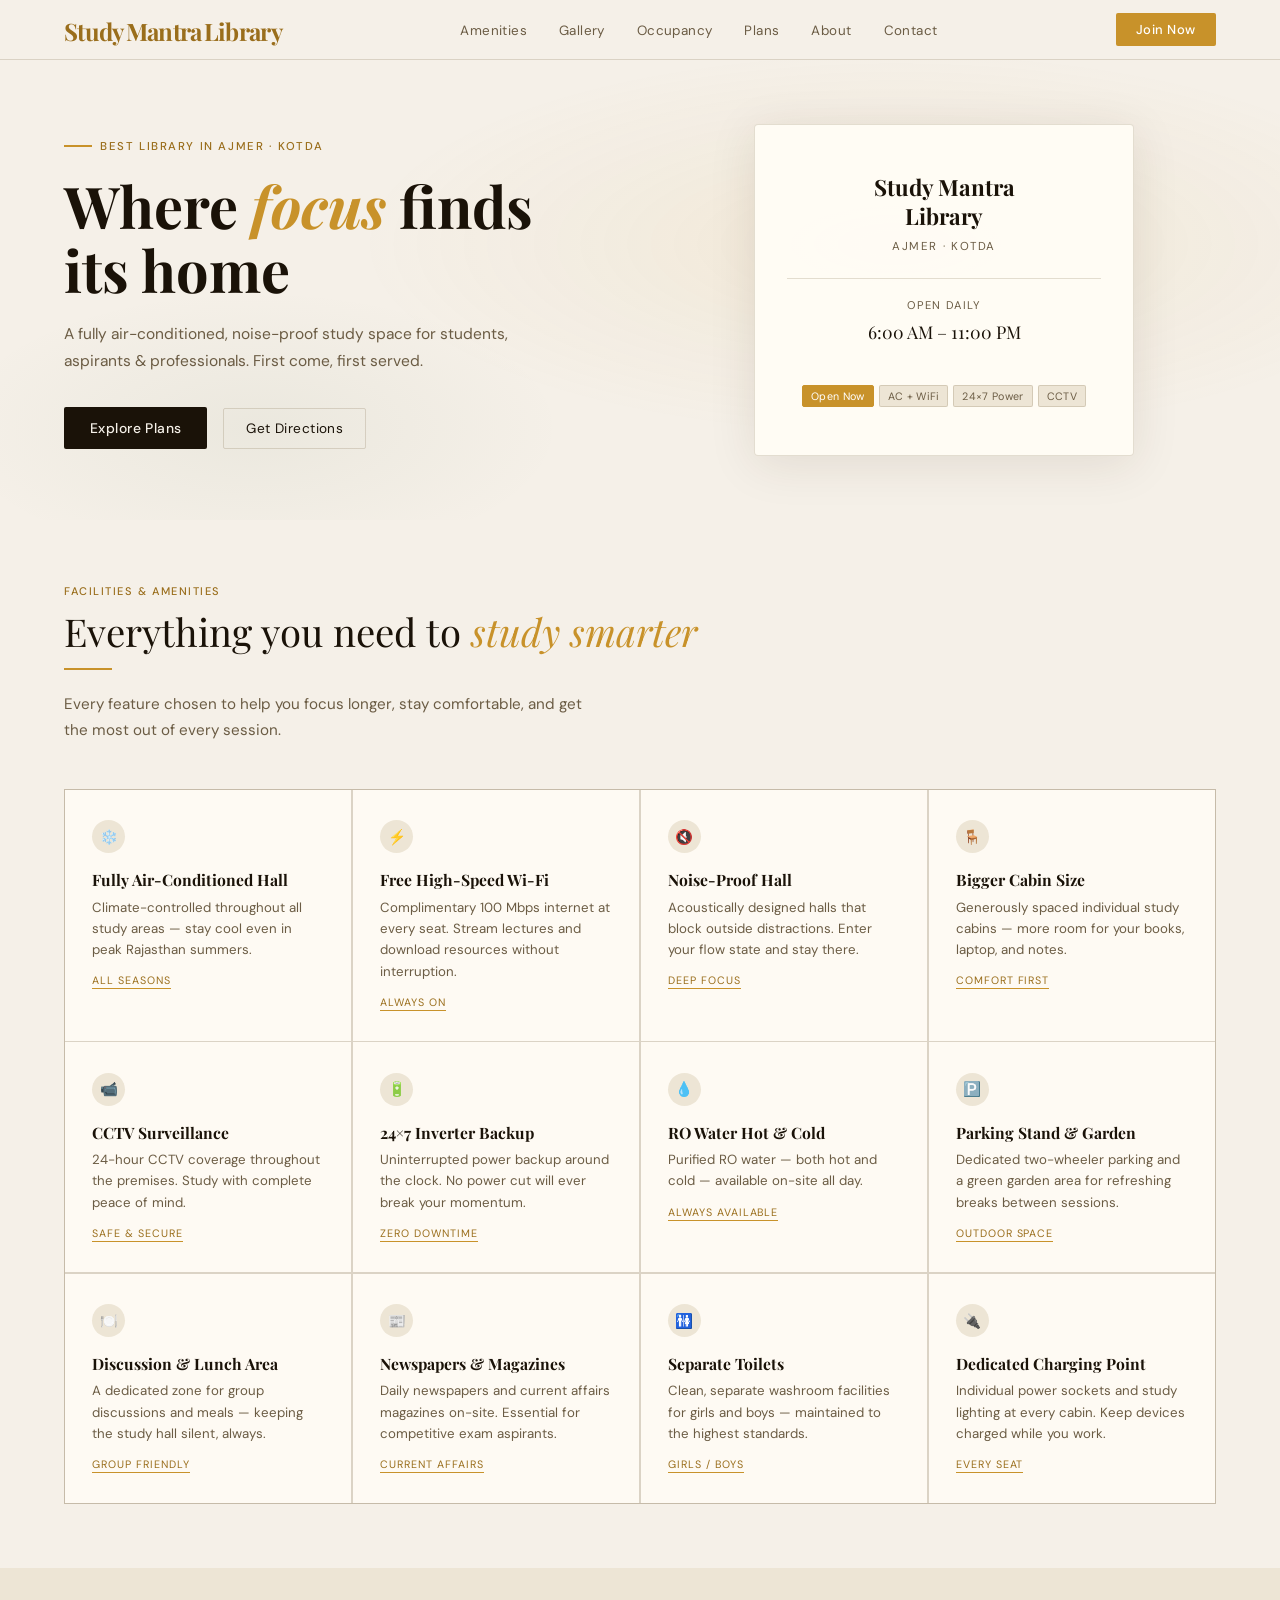
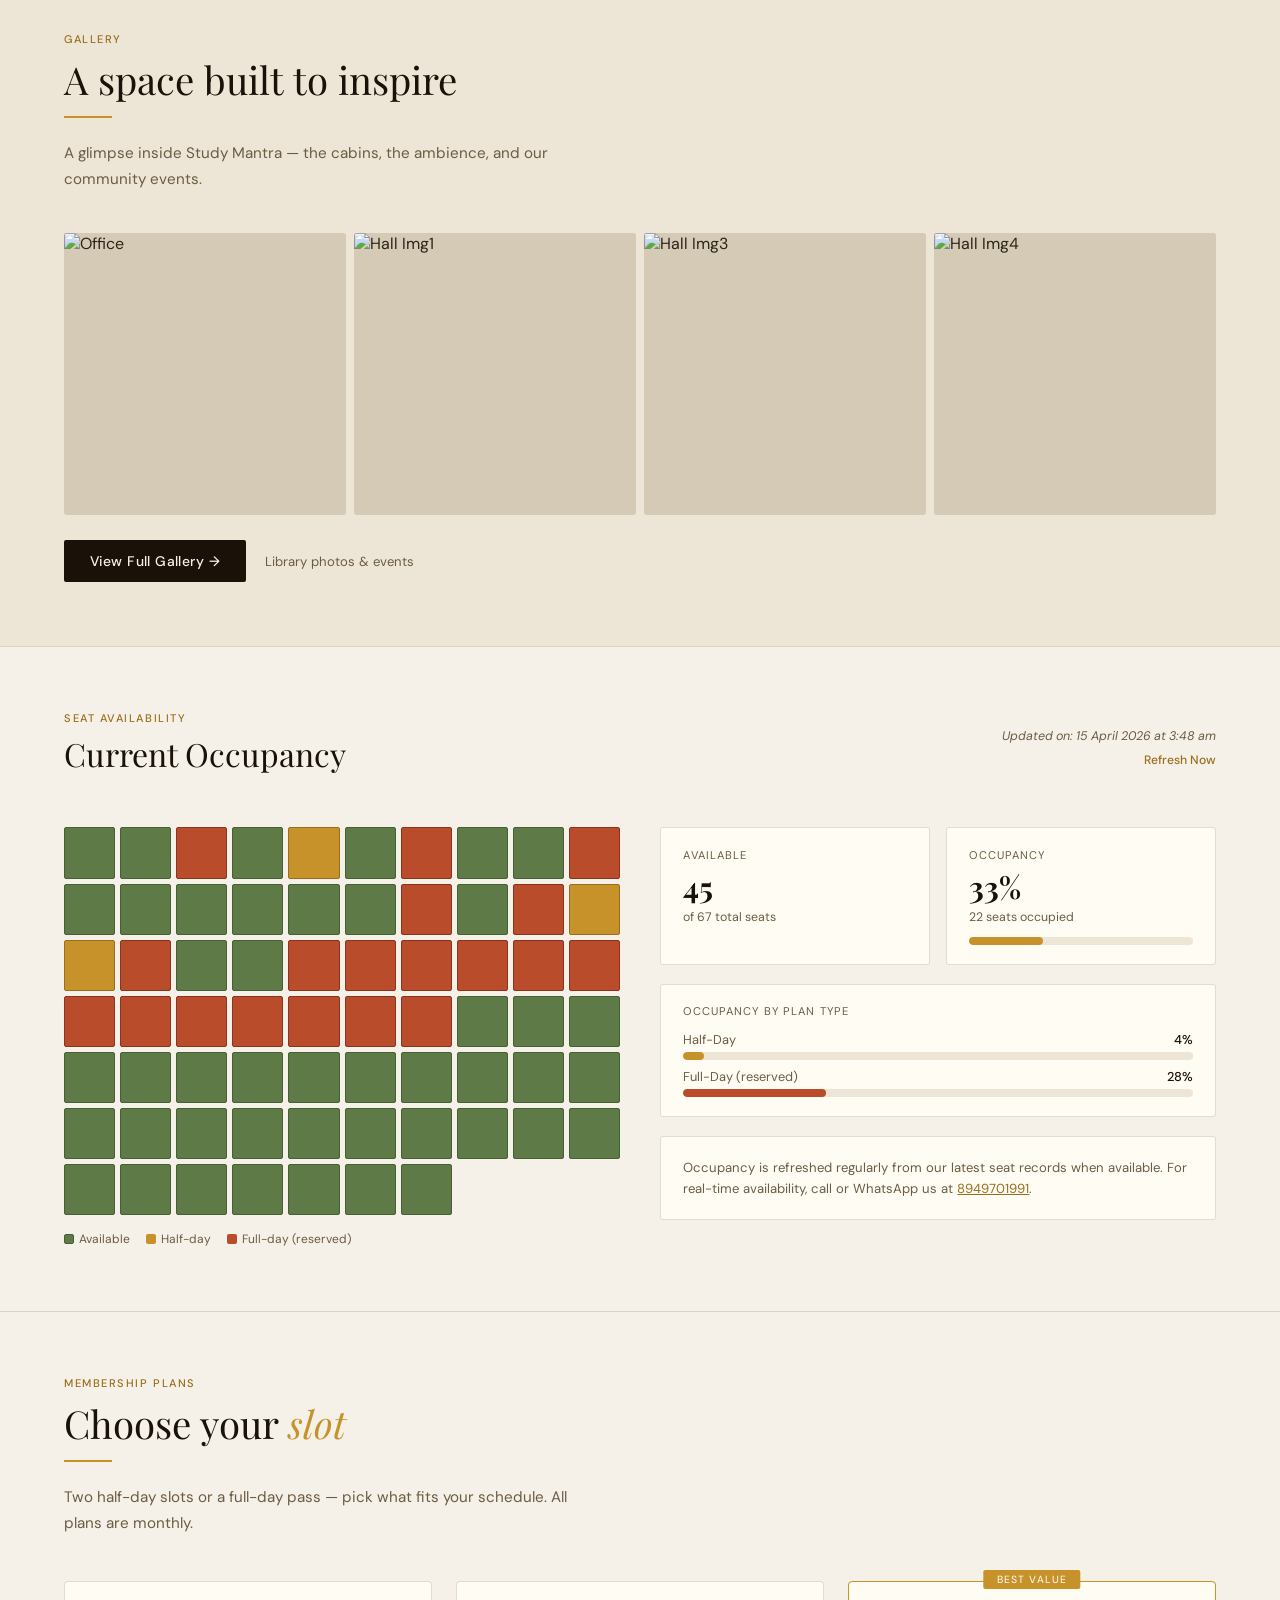
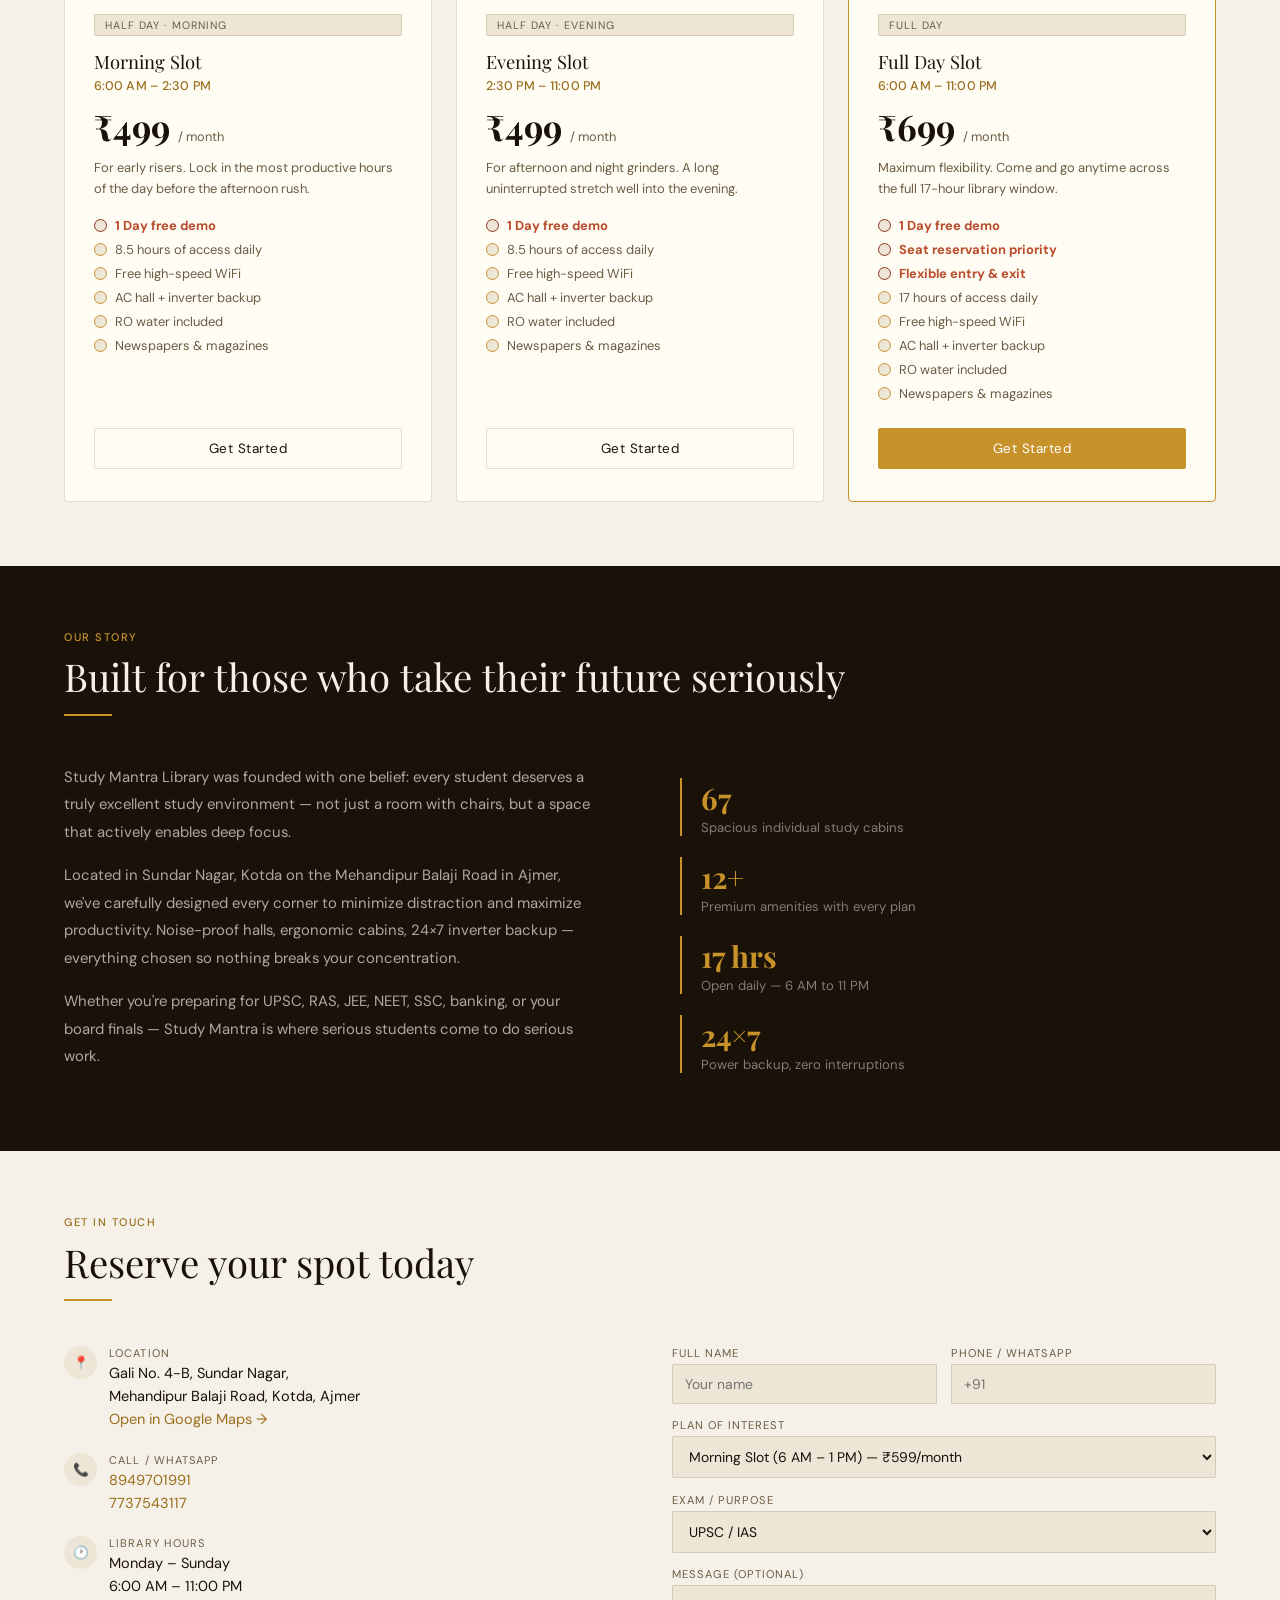
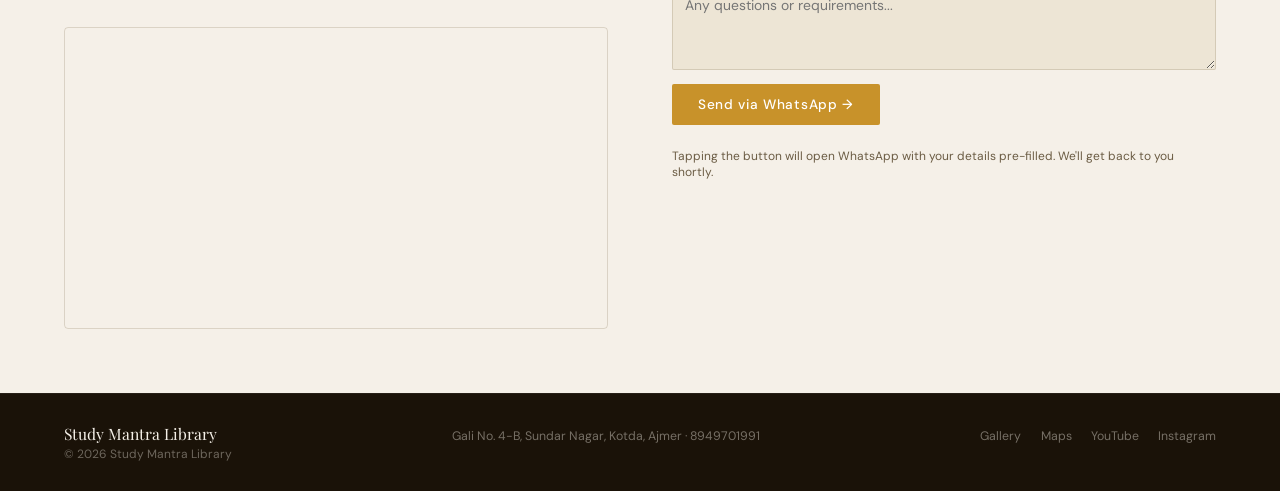
==== commit a7ab9bc6: "Highlight demo and features in plans section" ====
--- a/index.html
+++ b/index.html
@@ -286,7 +286,7 @@
       <div class="plan-price">₹499 <span>/ month</span></div>
       <div class="plan-desc">For early risers. Lock in the most productive hours of the day before the afternoon rush.</div>
       <ul class="plan-features">
-        <li>1 Day free demo</li>
+        <li class="highlight">1 Day free demo</li>
         <li>8.5 hours of access daily</li>
         <li>Free high-speed WiFi</li>
         <li>AC hall + inverter backup</li>
@@ -303,7 +303,7 @@
       <div class="plan-price">₹499 <span>/ month</span></div>
       <div class="plan-desc">For afternoon and night grinders. A long uninterrupted stretch well into the evening.</div>
       <ul class="plan-features">
-        <li>1 Day free demo</li>
+        <li class="highlight">1 Day free demo</li>
         <li>8.5 hours of access daily</li>
         <li>Free high-speed WiFi</li>
         <li>AC hall + inverter backup</li>
@@ -321,14 +321,14 @@
       <div class="plan-price">₹699 <span>/ month</span></div>
       <div class="plan-desc">Maximum flexibility. Come and go anytime across the full 17-hour library window.</div>
       <ul class="plan-features">
-        <li>1 Day free demo</li>
+        <li class="highlight">1 Day free demo</li>
+        <li class="highlight">Seat reservation priority</li>
+        <li class="highlight">Flexible entry &amp; exit</li>
         <li>17 hours of access daily</li>
-        <li>Flexible entry &amp; exit</li>
         <li>Free high-speed WiFi</li>
         <li>AC hall + inverter backup</li>
         <li>RO water included</li>
         <li>Newspapers &amp; magazines</li>
-        <li>Seat reservation priority</li>
       </ul>
       <a class="plan-btn" href="#enquiry" onclick="selectPlan(2)">Get Started</a>
     </div>
--- a/style.css
+++ b/style.css
@@ -239,8 +239,12 @@
 .plan-features { list-style: none; display: flex; flex-direction: column; gap: 7px; margin-bottom: 1.6rem; }
 .plan-features li { font-size: 0.81rem; color: var(--muted); display: flex; align-items: center; gap: 8px; }
 .plan-features li::before { content: ''; width: 13px; height: 13px; border-radius: 50%; background: var(--warm); border: 1.5px solid var(--gold); flex-shrink: 0; }
+.plan-features .highlight{font-weight: bold; color: var(--rust);}
+.plan-features .highlight::before {border-color: var(--rust-dark); }
 .plan-btn { width: 100%; margin-top: auto; padding: 11px; background: transparent; border: 1.5px solid var(--border); border-radius: 2px; font-family: 'DM Sans', sans-serif; font-size: 0.84rem; cursor: pointer; color: var(--ink); letter-spacing: 0.04em; transition: all 0.2s; display: block; text-align: center; text-decoration: none; box-sizing: border-box; }
 .plan-btn:hover, .plan-card.featured .plan-btn { background: var(--gold); color: #fff; border-color: var(--gold); }
+.plan-btn:hover {
+  transform: translateY(-4px);}
 
 /* ── ABOUT ── */
 .about-section { background: var(--ink); color: var(--cream); }
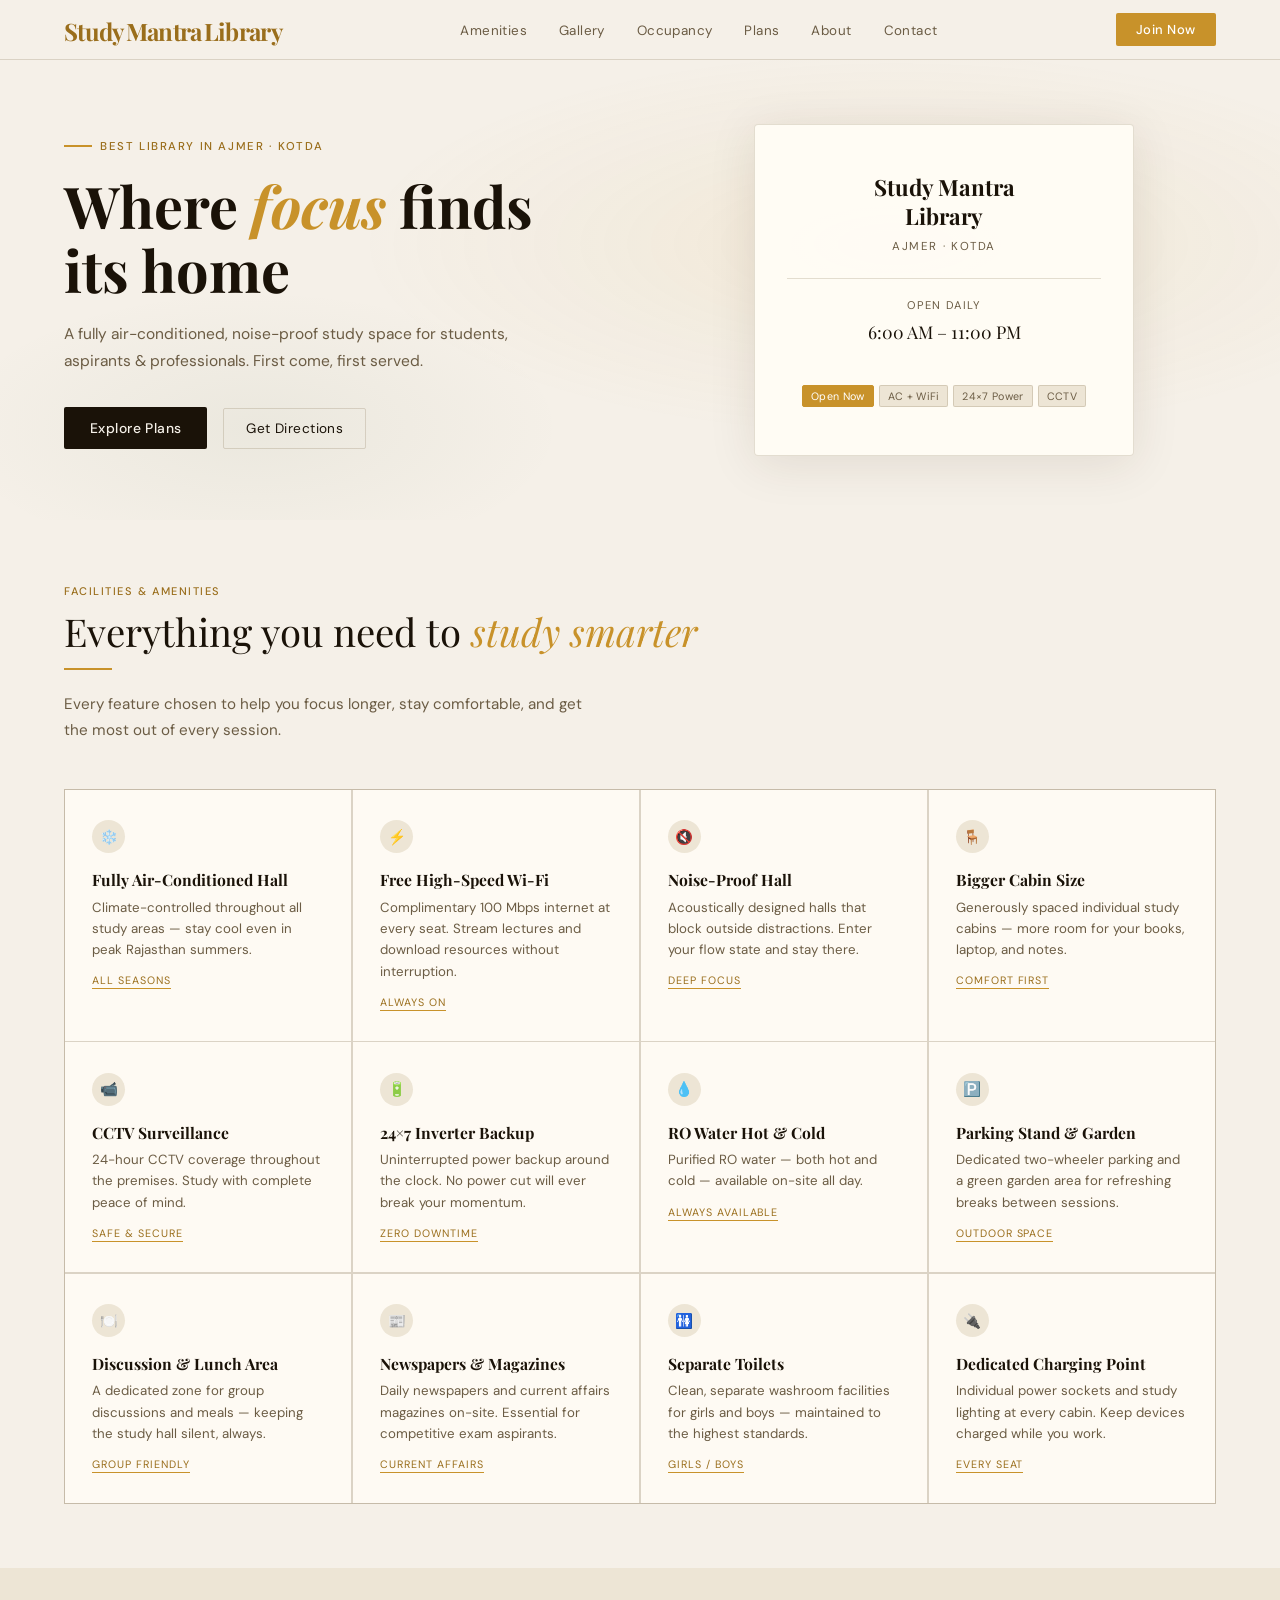
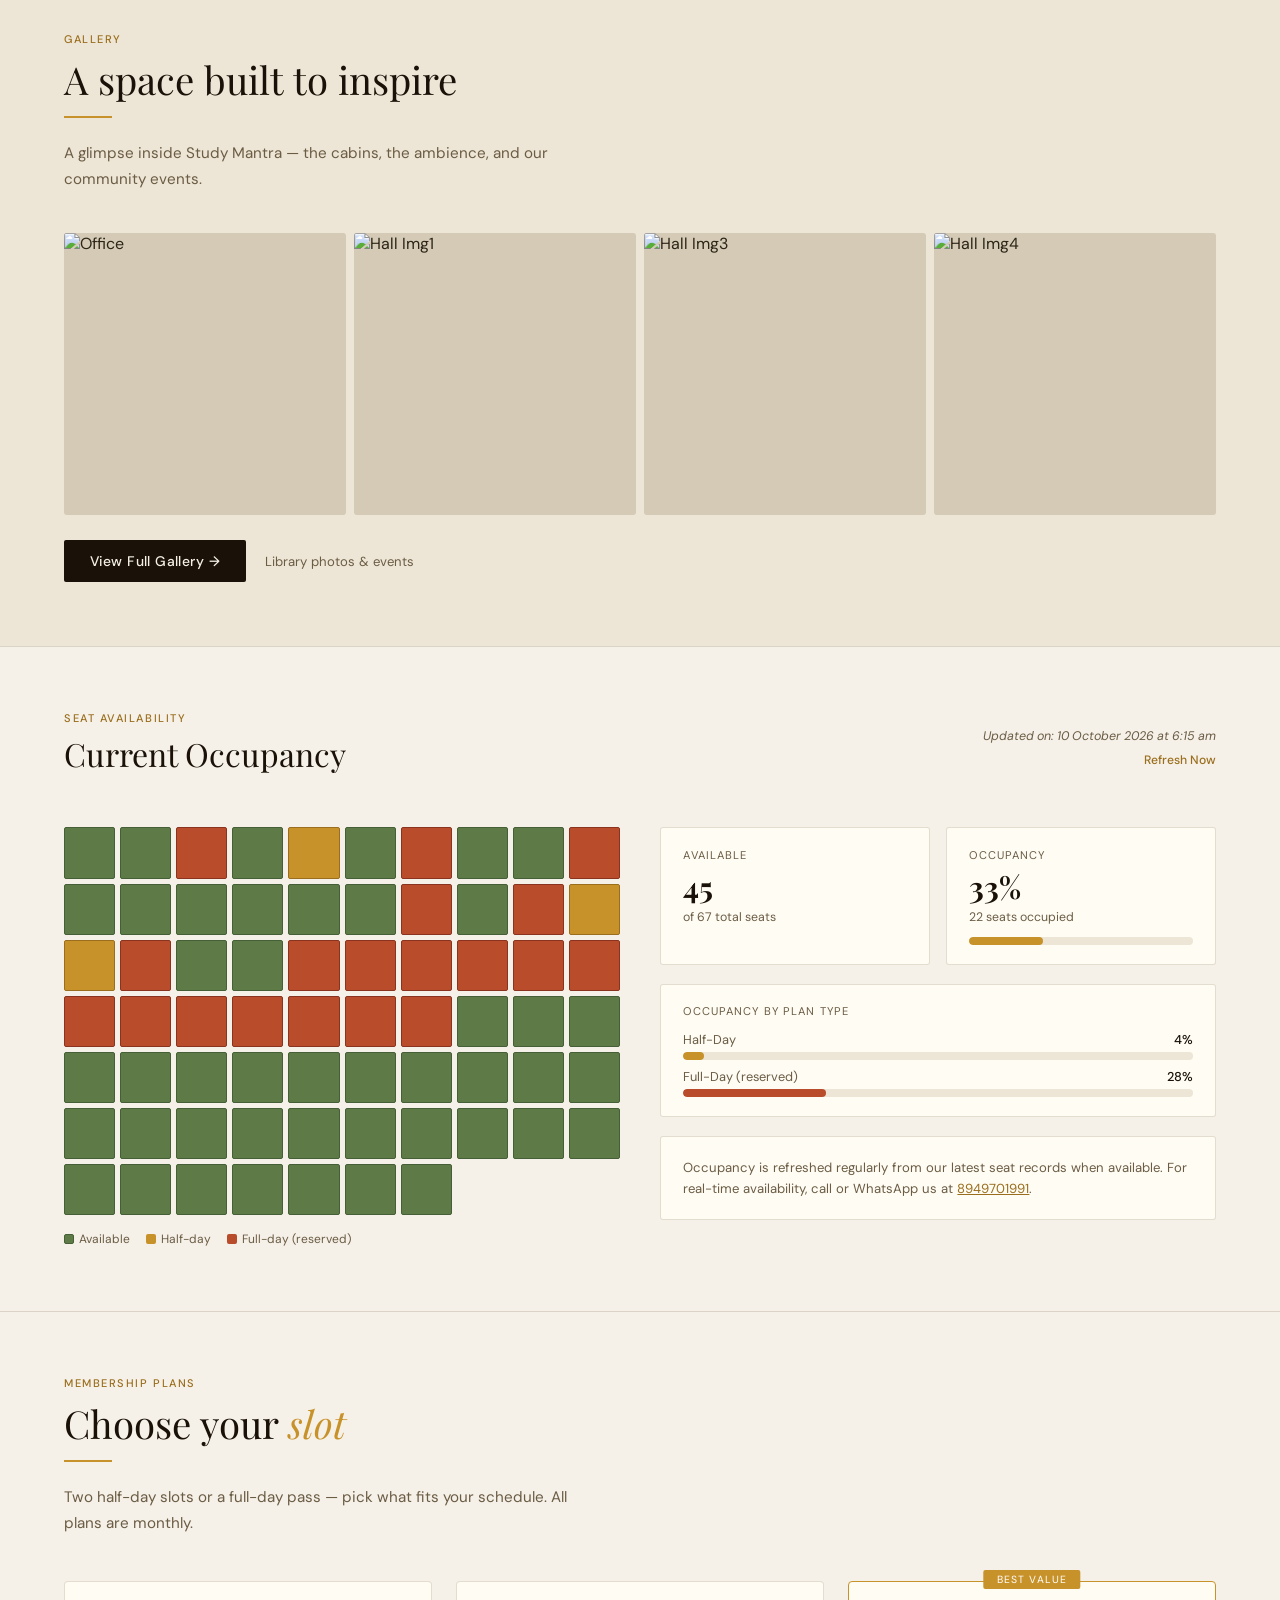
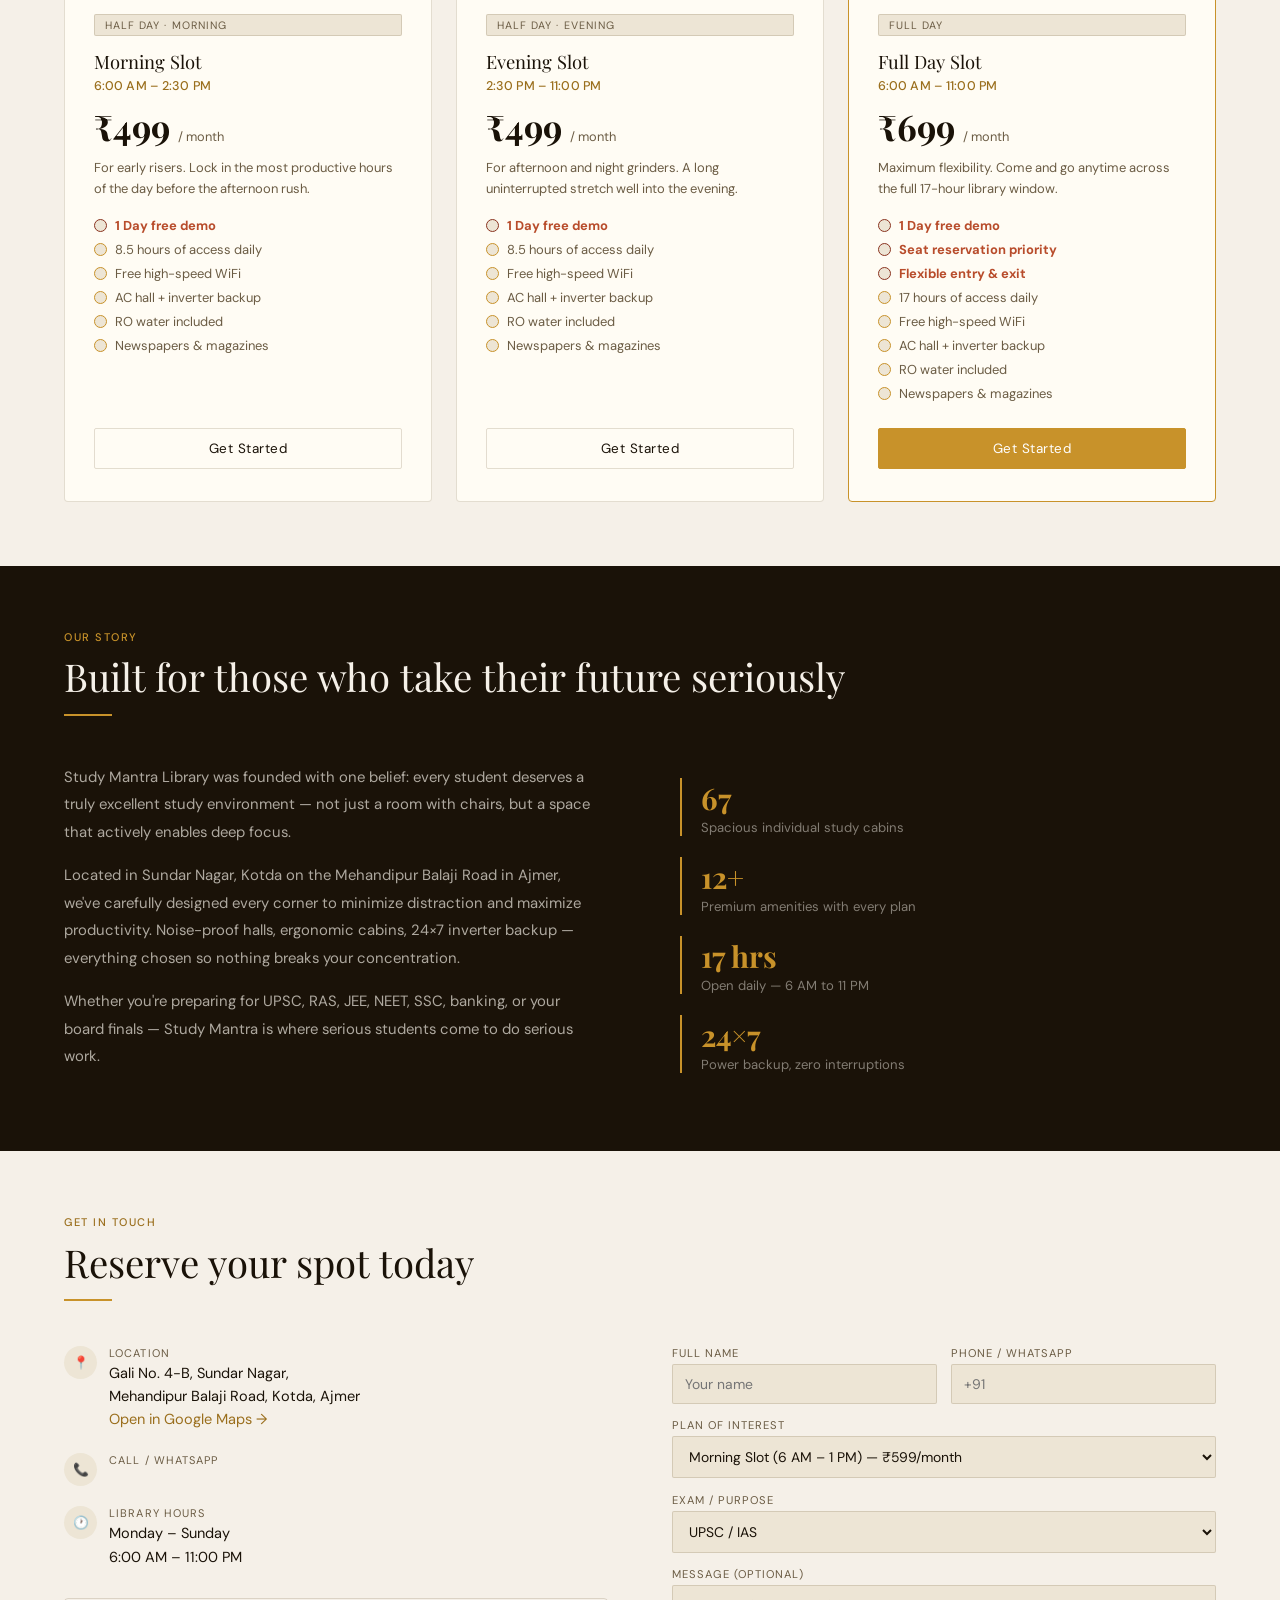
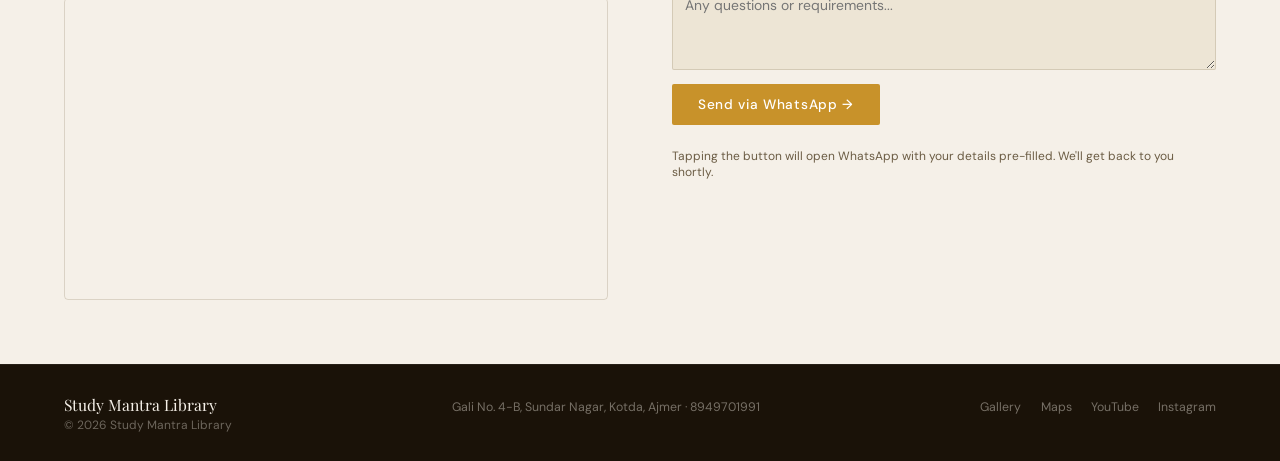
==== commit 7df81bd2: "Remove phone number links from index.html Removed phone number links from contact section." ====
--- a/index.html
+++ b/index.html
@@ -8,6 +8,9 @@
   <link rel="icon" type="image/png" href="https://res.cloudinary.com/dxcdyjp0p/image/upload/q_auto/f_auto/v1776169774/favicon_elmpme.png">
   <meta name="description" content="Study Mantra Library – Ajmer's premier study space. Fully AC, noise-proof halls, free WiFi, CCTV, 24×7 power backup. Gali No. 4-B, Sundar Nagar, Kotda, Ajmer."/>
   <link rel="stylesheet" href="style.css" />
+  <link rel="preconnect" href="https://fonts.googleapis.com">
+  <link rel="preconnect" href="https://fonts.gstatic.com" crossorigin>
+  <link href="https://fonts.googleapis.com/css2?family=Playfair+Display:ital,wght@0,400;0,600;0,700;1,400&family=DM+Sans:wght@300;400;500;700&family=Oswald:wght@600&display=swap" rel="stylesheet">
   <script type="text/javascript">
     (function(c,l,a,r,i,t,y){
         c[a]=c[a]||function(){(c[a].q=c[a].q||[]).push(arguments)};
@@ -62,6 +65,10 @@
       <!-- Replace logo.png with your actual logo filename -->
       <img
         src="https://res.cloudinary.com/dxcdyjp0p/image/upload/q_auto/f_auto/v1776169792/logof_v6cn4s.png"
+        srcset="https://res.cloudinary.com/dxcdyjp0p/image/upload/q_auto/f_auto/w_300/v1776169792/logof_v6cn4s.png 300w,
+                https://res.cloudinary.com/dxcdyjp0p/image/upload/q_auto/f_auto/w_600/v1776169792/logof_v6cn4s.png 600w,
+                https://res.cloudinary.com/dxcdyjp0p/image/upload/q_auto/f_auto/w_900/v1776169792/logof_v6cn4s.png 900w"
+        sizes="(max-width: 600px) 100vw, 400px"
         alt="Study Mantra Library"
         style="width:100%; max-width:260px; height:auto; display:block;"
         onerror="this.style.display='none'; document.getElementById('logo-fallback').style.display='block';"
@@ -180,10 +187,23 @@
 
   <!-- TEASER GRID: replace src="" with real image paths when available -->
   <div class="gallery-teaser-grid">
-    <div class="teaser-img"><img src="https://res.cloudinary.com/dxcdyjp0p/image/upload/q_auto/f_auto/v1776169774/Office_ue1y8m.webp" alt="Office" /></div>
-    <div class="teaser-img"><img src="https://res.cloudinary.com/dxcdyjp0p/image/upload/q_auto/f_auto/v1776169776/Hall_nmibok.webp" alt="Hall Img1" /></div>
-    <div class="teaser-img"><img src="https://res.cloudinary.com/dxcdyjp0p/image/upload/q_auto/f_auto/v1776169786/Hall3_xxxfho.webp" alt="Hall Img3" /></div>
-    <div class="teaser-img"><img src="https://res.cloudinary.com/dxcdyjp0p/image/upload/q_auto/f_auto/v1776169773/Hall4_hxrkrx.webp" alt="Hall Img4" /></div>
+    <div class="teaser-img"><img src="https://res.cloudinary.com/dxcdyjp0p/image/upload/q_auto/f_auto/v1776169774/Office_ue1y8m.webp"
+      srcset="https://res.cloudinary.com/dxcdyjp0p/image/upload/q_auto/f_auto/w_300/v1776169774/Office_ue1y8m.webp 300w,
+              https://res.cloudinary.com/dxcdyjp0p/image/upload/q_auto/f_auto/w_600/v1776169774/Office_ue1y8m.webp 600w,
+              https://res.cloudinary.com/dxcdyjp0p/image/upload/q_auto/f_auto/w_900/v1776169774/Office_ue1y8m.webp 900w"
+    sizes="(max-width: 600px) 100vw, 400px" alt="Office" /></div>
+    <div class="teaser-img"><img src="https://res.cloudinary.com/dxcdyjp0p/image/upload/q_auto/f_auto/v1776169776/Hall_nmibok.webp" srcset="https://res.cloudinary.com/dxcdyjp0p/image/upload/q_auto/f_auto/w_300/v1776169776/Hall_nmibok.webp 300w,
+              https://res.cloudinary.com/dxcdyjp0p/image/upload/q_auto/f_auto/w_600/v1776169776/Hall_nmibok.webp 600w,
+              https://res.cloudinary.com/dxcdyjp0p/image/upload/q_auto/f_auto/w_900/v1776169776/Hall_nmibok.webp 900w"
+    sizes="(max-width: 600px) 100vw, 400px" alt="Hall Img1" /></div>
+    <div class="teaser-img"><img src="https://res.cloudinary.com/dxcdyjp0p/image/upload/q_auto/f_auto/v1776169786/Hall3_xxxfho.webp" srcset="https://res.cloudinary.com/dxcdyjp0p/image/upload/q_auto/f_auto/w_300/v1776169786/Hall3_xxxfho.webp 300w,
+              https://res.cloudinary.com/dxcdyjp0p/image/upload/q_auto/f_auto/w_600/v1776169786/Hall3_xxxfho.webp 600w,
+              https://res.cloudinary.com/dxcdyjp0p/image/upload/q_auto/f_auto/w_900/v1776169786/Hall3_xxxfho.webp 900w"
+    sizes="(max-width: 600px) 100vw, 400px" alt="Hall Img3" /></div>
+    <div class="teaser-img"><img src="https://res.cloudinary.com/dxcdyjp0p/image/upload/q_auto/f_auto/v1776169773/Hall4_hxrkrx.webp" srcset="https://res.cloudinary.com/dxcdyjp0p/image/upload/q_auto/f_auto/w_300/v1776169773/Hall4_hxrkrx.webp 300w,
+              https://res.cloudinary.com/dxcdyjp0p/image/upload/q_auto/f_auto/w_600/v1776169773/Hall4_hxrkrx.webp 600w,
+              https://res.cloudinary.com/dxcdyjp0p/image/upload/q_auto/f_auto/w_900/v1776169773/Hall4_hxrkrx.webp 900w"
+    sizes="(max-width: 600px) 100vw, 400px" alt="Hall Img4" /></div>
   </div>
   <!-- To add real images, replace each placeholder div with:
        <div class="teaser-img"><img src="images/photo1.jpg" alt="Library hall" /></div>
@@ -380,8 +400,6 @@
           <div>
             <div class="contact-label">Call / WhatsApp</div>
             <div class="contact-value">
-              <a href="tel:+918949701991">8949701991</a><br>
-              <a href="tel:+917737543117">7737543117</a>
             </div>
           </div>
         </div>
--- a/style.css
+++ b/style.css
@@ -1,5 +1,3 @@
-@import url('https://fonts.googleapis.com/css2?family=Playfair+Display:ital,wght@0,400;0,600;0,700;1,400&family=DM+Sans:wght@300;400;500;700&family=Oswald:wght@600&display=swap');
-
 *, *::before, *::after { box-sizing: border-box; margin: 0; padding: 0; }
 
 :root {
@@ -133,7 +131,7 @@
 @media (max-width: 960px) { .services-grid { grid-template-columns: repeat(3, 1fr); } }
 @media (max-width: 600px) { .services-grid { grid-template-columns: repeat(2, 1fr); } }
 .service-card { background: var(--card-bg); padding: 1.9rem 1.7rem; transition: background 0.2s; }
-.service-card:hover { background: #fbf0da; }
+/* .service-card:hover { background: #fbf0da; } */
 .service-icon { width: 33px; height: 33px; background: var(--warm); border-radius: 50%; display: flex; align-items: center; justify-content: center; margin-bottom: 1rem; font-size: 0.9rem; }
 .service-name { font-family: 'Playfair Display', serif; font-size: 0.98rem; font-weight: 700; color: var(--ink); margin-bottom: 0.4rem; }
 .service-desc { font-size: 0.83rem; line-height: 1.6; color: var(--muted); }
@@ -475,3 +473,31 @@
   .lightbox-image { max-height: calc(100vh - 8rem); }
   section { padding-top: 2rem; padding-bottom: 2rem;}
 }
+/* Subtle expanding circle effect on service cards - remove this section and uncomment the original CSS if anything breaks.*/
+
+.service-card {
+  position: relative;
+  overflow: hidden;
+  z-index: 0;
+}
+
+.service-card:before {
+  content: '';
+  position: absolute;
+  z-index: -1;
+
+  top: var(--y);
+  left: var(--x);
+  background: linear-gradient(135deg, #fbf0da, #fbf0da);
+  transform: translate(-50%, -50%) scale(0);
+
+  height: 32px;
+  width: 32px;
+  border-radius: 50%;
+
+  transition: transform 0.50s ease-out;
+}
+
+.service-card:hover:before {
+  transform: translate(-50%, -50%) scale(28);
+}
